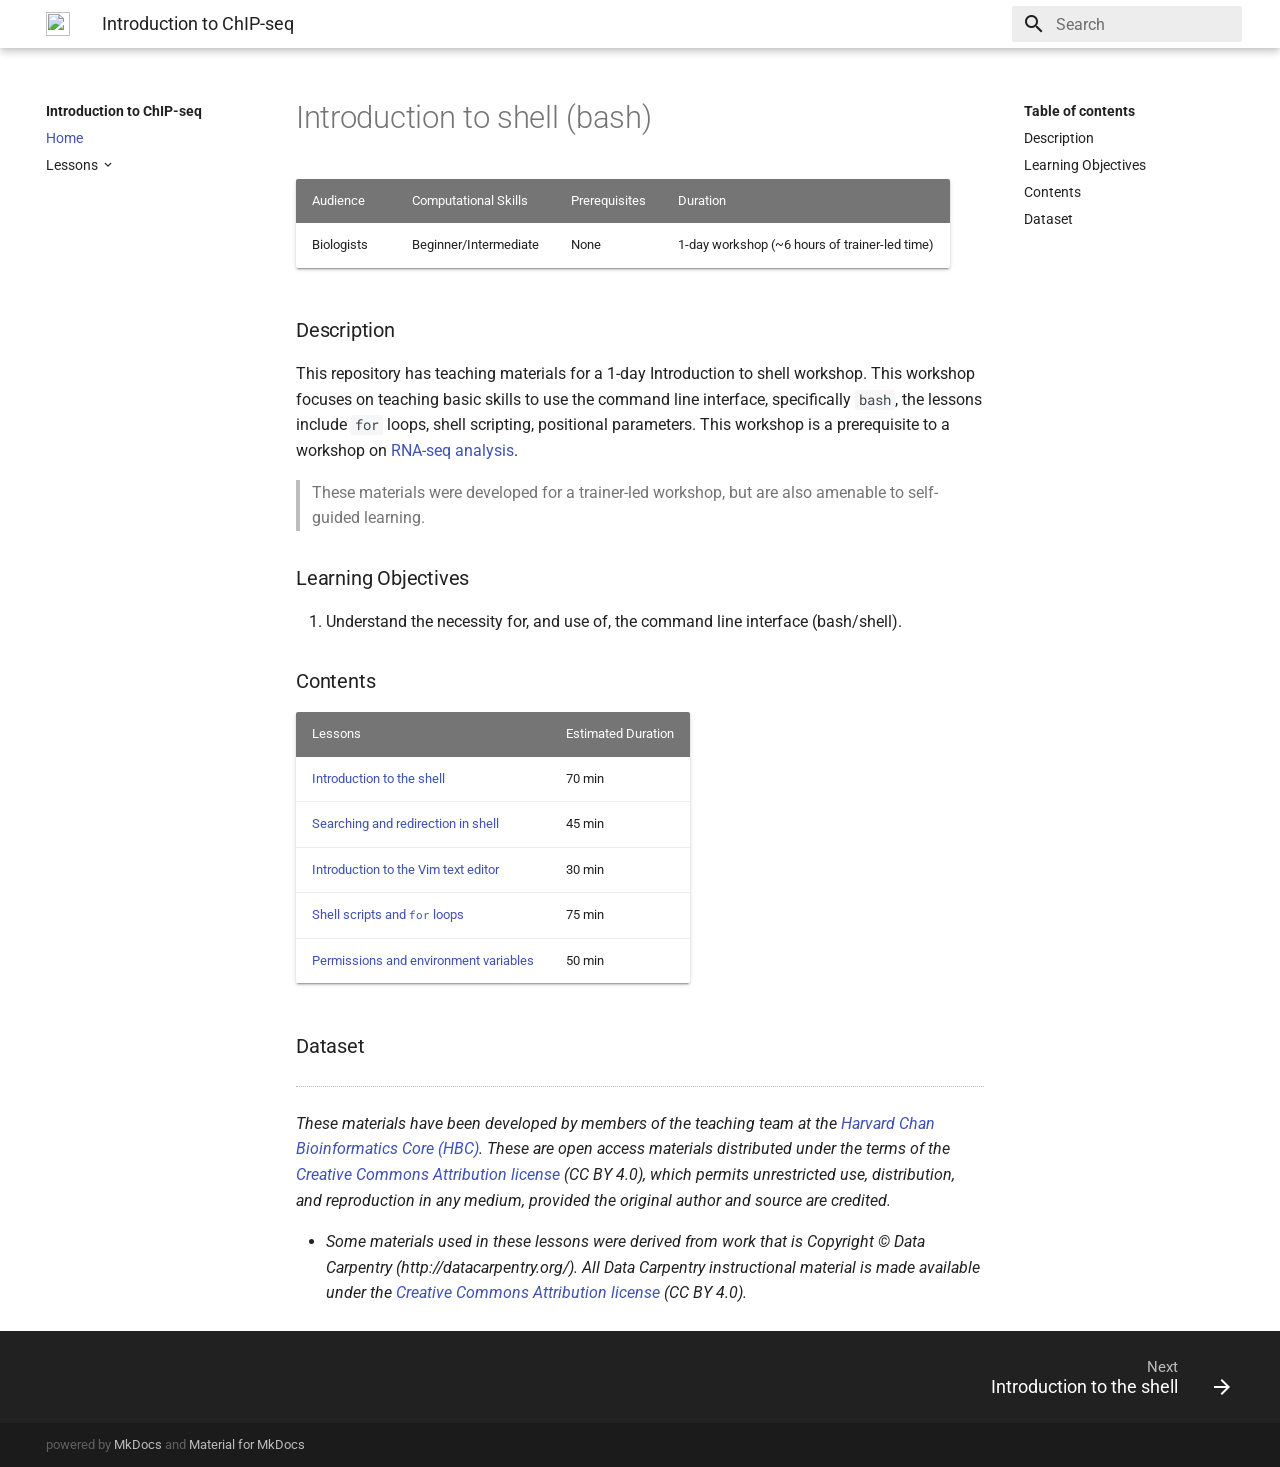
==== index.html @ 4e33686f "Deployed ab5f9e5 with MkDocs version: 0.17.4" ====
<!DOCTYPE html>
<html lang="en" class="no-js">
  <head>
    
      <meta charset="utf-8">
      <meta name="viewport" content="width=device-width,initial-scale=1">
      <meta http-equiv="x-ua-compatible" content="ie=edge">
      
      
      
      
        <meta name="lang:clipboard.copy" content="Copy to clipboard">
      
        <meta name="lang:clipboard.copied" content="Copied to clipboard">
      
        <meta name="lang:search.language" content="en">
      
        <meta name="lang:search.pipeline.stopwords" content="True">
      
        <meta name="lang:search.pipeline.trimmer" content="True">
      
        <meta name="lang:search.result.none" content="No matching documents">
      
        <meta name="lang:search.result.one" content="1 matching document">
      
        <meta name="lang:search.result.other" content="# matching documents">
      
        <meta name="lang:search.tokenizer" content="[\s\-]+">
      
      <link rel="shortcut icon" href="./assets/images/favicon.png">
      <meta name="generator" content="mkdocs-0.17.4, mkdocs-material-2.9.2">
    
    
      
        <title>Introduction to ChIP-seq</title>
      
    
    
      <link rel="stylesheet" href="./assets/stylesheets/application.ba0fd1a6.css">
      
        <link rel="stylesheet" href="./assets/stylesheets/application-palette.6079476c.css">
      
      
        
        
        <meta name="theme-color" content="">
      
    
    
      <script src="./assets/javascripts/modernizr.1aa3b519.js"></script>
    
    
      <link href="https://fonts.gstatic.com" rel="preconnect" crossorigin>
      
        <link rel="stylesheet" href="https://fonts.googleapis.com/css?family=Roboto:300,400,400i,700|Roboto+Mono">
        <style>body,input{font-family:"Roboto","Helvetica Neue",Helvetica,Arial,sans-serif}code,kbd,pre{font-family:"Roboto Mono","Courier New",Courier,monospace}</style>
      
    
    <link rel="stylesheet" href="./assets/fonts/material-icons.css">
    
      <link rel="stylesheet" href="./extra.css">
    
    
  </head>
  
    
    
    <body dir="ltr" data-md-color-primary="white" data-md-color-accent="light-green">
  
    <svg class="md-svg">
      <defs>
        
        
      </defs>
    </svg>
    <input class="md-toggle" data-md-toggle="drawer" type="checkbox" id="__drawer" autocomplete="off">
    <input class="md-toggle" data-md-toggle="search" type="checkbox" id="__search" autocomplete="off">
    <label class="md-overlay" data-md-component="overlay" for="__drawer"></label>
    
      <a href="#introduction-to-shell-bash" tabindex="1" class="md-skip">
        Skip to content
      </a>
    
    
      <header class="md-header" data-md-component="header">
  <nav class="md-header-nav md-grid">
    <div class="md-flex">
      <div class="md-flex__cell md-flex__cell--shrink">
        <a href="." title="Introduction to ChIP-seq" class="md-header-nav__button md-logo">
          
            <img src="./images/dna-sequence-1600x800.jpg" width="24" height="24">
          
        </a>
      </div>
      <div class="md-flex__cell md-flex__cell--shrink">
        <label class="md-icon md-icon--menu md-header-nav__button" for="__drawer"></label>
      </div>
      <div class="md-flex__cell md-flex__cell--stretch">
        <div class="md-flex__ellipsis md-header-nav__title" data-md-component="title">
          
            
              <span class="md-header-nav__topic">
                Introduction to ChIP-seq
              </span>
              <span class="md-header-nav__topic">
                Home
              </span>
            
          
        </div>
      </div>
      <div class="md-flex__cell md-flex__cell--shrink">
        
          
            <label class="md-icon md-icon--search md-header-nav__button" for="__search"></label>
            
<div class="md-search" data-md-component="search" role="dialog">
  <label class="md-search__overlay" for="__search"></label>
  <div class="md-search__inner" role="search">
    <form class="md-search__form" name="search">
      <input type="text" class="md-search__input" name="query" placeholder="Search" autocapitalize="off" autocorrect="off" autocomplete="off" spellcheck="false" data-md-component="query" data-md-state="active">
      <label class="md-icon md-search__icon" for="__search"></label>
      <button type="reset" class="md-icon md-search__icon" data-md-component="reset" tabindex="-1">
        &#xE5CD;
      </button>
    </form>
    <div class="md-search__output">
      <div class="md-search__scrollwrap" data-md-scrollfix>
        <div class="md-search-result" data-md-component="result">
          <div class="md-search-result__meta">
            Type to start searching
          </div>
          <ol class="md-search-result__list"></ol>
        </div>
      </div>
    </div>
  </div>
</div>
          
        
      </div>
      
    </div>
  </nav>
</header>
    
    <div class="md-container">
      
        
      
      
      <main class="md-main">
        <div class="md-main__inner md-grid" data-md-component="container">
          
            
              <div class="md-sidebar md-sidebar--primary" data-md-component="navigation">
                <div class="md-sidebar__scrollwrap">
                  <div class="md-sidebar__inner">
                    <nav class="md-nav md-nav--primary" data-md-level="0">
  <label class="md-nav__title md-nav__title--site" for="__drawer">
    <span class="md-nav__button md-logo">
      
        <img src="./images/dna-sequence-1600x800.jpg" width="48" height="48">
      
    </span>
    Introduction to ChIP-seq
  </label>
  
  <ul class="md-nav__list" data-md-scrollfix>
    
      
      
      

  


  <li class="md-nav__item md-nav__item--active">
    
    <input class="md-toggle md-nav__toggle" data-md-toggle="toc" type="checkbox" id="__toc">
    
      
    
    
      <label class="md-nav__link md-nav__link--active" for="__toc">
        Home
      </label>
    
    <a href="." title="Home" class="md-nav__link md-nav__link--active">
      Home
    </a>
    
      
<nav class="md-nav md-nav--secondary">
  
  
    
  
  
    <label class="md-nav__title" for="__toc">Table of contents</label>
    <ul class="md-nav__list" data-md-scrollfix>
      
        <li class="md-nav__item">
  <a href="#description" title="Description" class="md-nav__link">
    Description
  </a>
  
</li>
      
        <li class="md-nav__item">
  <a href="#learning-objectives" title="Learning Objectives" class="md-nav__link">
    Learning Objectives
  </a>
  
</li>
      
        <li class="md-nav__item">
  <a href="#contents" title="Contents" class="md-nav__link">
    Contents
  </a>
  
</li>
      
        <li class="md-nav__item">
  <a href="#dataset" title="Dataset" class="md-nav__link">
    Dataset
  </a>
  
</li>
      
      
      
      
      
    </ul>
  
</nav>
    
  </li>

    
      
      
      


  <li class="md-nav__item md-nav__item--nested">
    
      <input class="md-toggle md-nav__toggle" data-md-toggle="nav-2" type="checkbox" id="nav-2">
    
    <label class="md-nav__link" for="nav-2">
      Lessons
    </label>
    <nav class="md-nav" data-md-component="collapsible" data-md-level="1">
      <label class="md-nav__title" for="nav-2">
        Lessons
      </label>
      <ul class="md-nav__list" data-md-scrollfix>
        
        
          
          
          


  <li class="md-nav__item">
    <a href="01_the_filesystem/" title="Introduction to the shell" class="md-nav__link">
      Introduction to the shell
    </a>
  </li>

        
          
          
          


  <li class="md-nav__item">
    <a href="02_searching_files/" title="Searching and redirection in shell" class="md-nav__link">
      Searching and redirection in shell
    </a>
  </li>

        
          
          
          


  <li class="md-nav__item">
    <a href="03_vim/" title="Introduction to the `vim` text editor" class="md-nav__link">
      Introduction to the `vim` text editor
    </a>
  </li>

        
          
          
          


  <li class="md-nav__item">
    <a href="04_loops_and_scripts/" title="Shell scripts and `for` loops" class="md-nav__link">
      Shell scripts and `for` loops
    </a>
  </li>

        
          
          
          


  <li class="md-nav__item">
    <a href="05_permissions_and_environment_variables/" title="Permissions and environment variable" class="md-nav__link">
      Permissions and environment variable
    </a>
  </li>

        
      </ul>
    </nav>
  </li>

    
  </ul>
</nav>
                  </div>
                </div>
              </div>
            
            
              <div class="md-sidebar md-sidebar--secondary" data-md-component="toc">
                <div class="md-sidebar__scrollwrap">
                  <div class="md-sidebar__inner">
                    
<nav class="md-nav md-nav--secondary">
  
  
    
  
  
    <label class="md-nav__title" for="__toc">Table of contents</label>
    <ul class="md-nav__list" data-md-scrollfix>
      
        <li class="md-nav__item">
  <a href="#description" title="Description" class="md-nav__link">
    Description
  </a>
  
</li>
      
        <li class="md-nav__item">
  <a href="#learning-objectives" title="Learning Objectives" class="md-nav__link">
    Learning Objectives
  </a>
  
</li>
      
        <li class="md-nav__item">
  <a href="#contents" title="Contents" class="md-nav__link">
    Contents
  </a>
  
</li>
      
        <li class="md-nav__item">
  <a href="#dataset" title="Dataset" class="md-nav__link">
    Dataset
  </a>
  
</li>
      
      
      
      
      
    </ul>
  
</nav>
                  </div>
                </div>
              </div>
            
          
          <div class="md-content">
            <article class="md-content__inner md-typeset">
              
                
                
                <h1 id="introduction-to-shell-bash">Introduction to shell (bash)</h1>
<table>
<thead>
<tr>
<th align="left">Audience</th>
<th align="left">Computational Skills</th>
<th align="left">Prerequisites</th>
<th align="left">Duration</th>
</tr>
</thead>
<tbody>
<tr>
<td align="left">Biologists</td>
<td align="left">Beginner/Intermediate</td>
<td align="left">None</td>
<td align="left">1-day workshop (~6 hours of trainer-led time)</td>
</tr>
</tbody>
</table>
<h3 id="description">Description</h3>
<p>This repository has teaching materials for a 1-day Introduction to shell workshop. This workshop focuses on teaching basic skills to use the command line interface, specifically <code>bash</code>, the lessons include <code>for</code> loops, shell scripting, positional parameters. This workshop is a prerequisite to a workshop on <a href="https://hbctraining.github.io/Intro-to-rnaseq-hpc-O2/">RNA-seq analysis</a>.</p>
<blockquote>
<p>These materials were developed for a trainer-led workshop, but are also amenable to self-guided learning.</p>
</blockquote>
<h3 id="learning-objectives">Learning Objectives</h3>
<ol>
<li>Understand the necessity for, and use of, the command line interface (bash/shell).</li>
</ol>
<h3 id="contents">Contents</h3>
<table>
<thead>
<tr>
<th align="left">Lessons</th>
<th align="left">Estimated Duration</th>
</tr>
</thead>
<tbody>
<tr>
<td align="left"><a href="01_the_filesystem/">Introduction to the shell</a></td>
<td align="left">70 min</td>
</tr>
<tr>
<td align="left"><a href="02_searching_files/">Searching and redirection in shell</a></td>
<td align="left">45 min</td>
</tr>
<tr>
<td align="left"><a href="03_vim/">Introduction to the Vim text editor</a></td>
<td align="left">30 min</td>
</tr>
<tr>
<td align="left"><a href="04_loops_and_scripts/">Shell scripts and <code>for</code> loops</a></td>
<td align="left">75 min</td>
</tr>
<tr>
<td align="left"><a href="05_permissions_and_environment_variables/">Permissions and environment variables</a></td>
<td align="left">50 min</td>
</tr>
</tbody>
</table>
<h3 id="dataset">Dataset</h3>
<hr />
<p><em>These materials have been developed by members of the teaching team at the <a href="http://bioinformatics.sph.harvard.edu/">Harvard Chan Bioinformatics Core (HBC)</a>. These are open access materials distributed under the terms of the <a href="https://creativecommons.org/licenses/by/4.0/">Creative Commons Attribution license</a> (CC BY 4.0), which permits unrestricted use, distribution, and reproduction in any medium, provided the original author and source are credited.</em></p>
<ul>
<li><em>Some materials used in these lessons were derived from work that is Copyright © Data Carpentry (http://datacarpentry.org/). 
All Data Carpentry instructional material is made available under the <a href="https://creativecommons.org/licenses/by/4.0/">Creative Commons Attribution license</a> (CC BY 4.0).</em></li>
</ul>
                
                  
                
              
              
                


              
            </article>
          </div>
        </div>
      </main>
      
        
<footer class="md-footer">
  
    <div class="md-footer-nav">
      <nav class="md-footer-nav__inner md-grid">
        
        
          <a href="01_the_filesystem/" title="Introduction to the shell" class="md-flex md-footer-nav__link md-footer-nav__link--next" rel="next">
            <div class="md-flex__cell md-flex__cell--stretch md-footer-nav__title">
              <span class="md-flex__ellipsis">
                <span class="md-footer-nav__direction">
                  Next
                </span>
                Introduction to the shell
              </span>
            </div>
            <div class="md-flex__cell md-flex__cell--shrink">
              <i class="md-icon md-icon--arrow-forward md-footer-nav__button"></i>
            </div>
          </a>
        
      </nav>
    </div>
  
  <div class="md-footer-meta md-typeset">
    <div class="md-footer-meta__inner md-grid">
      <div class="md-footer-copyright">
        
        powered by
        <a href="https://www.mkdocs.org">MkDocs</a>
        and
        <a href="https://squidfunk.github.io/mkdocs-material/">
          Material for MkDocs</a>
      </div>
      
        
      
    </div>
  </div>
</footer>
      
    </div>
    
      <script src="./assets/javascripts/application.a59e2a89.js"></script>
      
      <script>app.initialize({version:"0.17.4",url:{base:"."}})</script>
      
    
    
      
    
  </body>
</html>
---- assets/stylesheets/application.ba0fd1a6.css ----
html{box-sizing:border-box}*,:after,:before{box-sizing:inherit}html{-webkit-text-size-adjust:none;-moz-text-size-adjust:none;-ms-text-size-adjust:none;text-size-adjust:none}body{margin:0}hr{overflow:visible;box-sizing:content-box}a{-webkit-text-decoration-skip:objects}a,button,input,label{-webkit-tap-highlight-color:transparent}a{color:inherit;text-decoration:none}small,sub,sup{font-size:80%}sub,sup{position:relative;line-height:0;vertical-align:baseline}sub{bottom:-.25em}sup{top:-.5em}img{border-style:none}table{border-collapse:separate;border-spacing:0}td,th{font-weight:400;vertical-align:top}button{margin:0;padding:0;border:0;outline-style:none;background:transparent;font-size:inherit}input{border:0;outline:0}.md-clipboard:before,.md-icon,.md-nav__button,.md-nav__link:after,.md-nav__title:before,.md-search-result__article--document:before,.md-source-file:before,.md-typeset .admonition>.admonition-title:before,.md-typeset .admonition>summary:before,.md-typeset .critic.comment:before,.md-typeset .footnote-backref,.md-typeset .task-list-control .task-list-indicator:before,.md-typeset details>.admonition-title:before,.md-typeset details>summary:before,.md-typeset summary:after{font-family:Material Icons;font-style:normal;font-variant:normal;font-weight:400;line-height:1;text-transform:none;white-space:nowrap;speak:none;word-wrap:normal;direction:ltr}.md-content__icon,.md-footer-nav__button,.md-header-nav__button,.md-nav__button,.md-nav__title:before,.md-search-result__article--document:before{display:inline-block;margin:.4rem;padding:.8rem;font-size:2.4rem;cursor:pointer}.md-icon--arrow-back:before{content:"\E5C4"}.md-icon--arrow-forward:before{content:"\E5C8"}.md-icon--menu:before{content:"\E5D2"}.md-icon--search:before{content:"\E8B6"}[dir=rtl] .md-icon--arrow-back:before{content:"\E5C8"}[dir=rtl] .md-icon--arrow-forward:before{content:"\E5C4"}body{-webkit-font-smoothing:antialiased;-moz-osx-font-smoothing:grayscale}body,input{color:rgba(0,0,0,.87);-webkit-font-feature-settings:"kern","liga";font-feature-settings:"kern","liga";font-family:Helvetica Neue,Helvetica,Arial,sans-serif}code,kbd,pre{color:rgba(0,0,0,.87);-webkit-font-feature-settings:"kern";font-feature-settings:"kern";font-family:Courier New,Courier,monospace}.md-typeset{font-size:1.6rem;line-height:1.6;-webkit-print-color-adjust:exact}.md-typeset blockquote,.md-typeset ol,.md-typeset p,.md-typeset ul{margin:1em 0}.md-typeset h1{margin:0 0 4rem;color:rgba(0,0,0,.54);font-size:3.125rem;line-height:1.3}.md-typeset h1,.md-typeset h2{font-weight:300;letter-spacing:-.01em}.md-typeset h2{margin:4rem 0 1.6rem;font-size:2.5rem;line-height:1.4}.md-typeset h3{margin:3.2rem 0 1.6rem;font-size:2rem;font-weight:400;letter-spacing:-.01em;line-height:1.5}.md-typeset h2+h3{margin-top:1.6rem}.md-typeset h4{font-size:1.6rem}.md-typeset h4,.md-typeset h5,.md-typeset h6{margin:1.6rem 0;font-weight:700;letter-spacing:-.01em}.md-typeset h5,.md-typeset h6{color:rgba(0,0,0,.54);font-size:1.28rem}.md-typeset h5{text-transform:uppercase}.md-typeset hr{margin:1.5em 0;border-bottom:.1rem dotted rgba(0,0,0,.26)}.md-typeset a{color:#3f51b5;word-break:break-word}.md-typeset a,.md-typeset a:before{transition:color .125s}.md-typeset a:active,.md-typeset a:hover{color:#536dfe}.md-typeset code,.md-typeset pre{background-color:hsla(0,0%,93%,.5);color:#37474f;font-size:85%;direction:ltr}.md-typeset code{margin:0 .29412em;padding:.07353em 0;border-radius:.2rem;box-shadow:.29412em 0 0 hsla(0,0%,93%,.5),-.29412em 0 0 hsla(0,0%,93%,.5);word-break:break-word;-webkit-box-decoration-break:clone;box-decoration-break:clone}.md-typeset h1 code,.md-typeset h2 code,.md-typeset h3 code,.md-typeset h4 code,.md-typeset h5 code,.md-typeset h6 code{margin:0;background-color:transparent;box-shadow:none}.md-typeset a>code{margin:inherit;padding:inherit;border-radius:none;background-color:inherit;color:inherit;box-shadow:none}.md-typeset pre{position:relative;margin:1em 0;border-radius:.2rem;line-height:1.4;-webkit-overflow-scrolling:touch}.md-typeset pre>code{display:block;margin:0;padding:1.05rem 1.2rem;background-color:transparent;font-size:inherit;box-shadow:none;-webkit-box-decoration-break:none;box-decoration-break:none;overflow:auto}.md-typeset pre>code::-webkit-scrollbar{width:.4rem;height:.4rem}.md-typeset pre>code::-webkit-scrollbar-thumb{background-color:rgba(0,0,0,.26)}.md-typeset pre>code::-webkit-scrollbar-thumb:hover{background-color:#536dfe}.md-typeset kbd{padding:0 .29412em;border:.1rem solid #c9c9c9;border-radius:.3rem;border-bottom-color:#bcbcbc;background-color:#fcfcfc;color:#555;font-size:85%;box-shadow:0 .1rem 0 #b0b0b0;word-break:break-word}.md-typeset mark{margin:0 .25em;padding:.0625em 0;border-radius:.2rem;background-color:rgba(255,235,59,.5);box-shadow:.25em 0 0 rgba(255,235,59,.5),-.25em 0 0 rgba(255,235,59,.5);word-break:break-word;-webkit-box-decoration-break:clone;box-decoration-break:clone}.md-typeset abbr{border-bottom:.1rem dotted rgba(0,0,0,.54);text-decoration:none;cursor:help}.md-typeset small{opacity:.75}.md-typeset sub,.md-typeset sup{margin-left:.07812em}[dir=rtl] .md-typeset sub,[dir=rtl] .md-typeset sup{margin-right:.07812em;margin-left:0}.md-typeset blockquote{padding-left:1.2rem;border-left:.4rem solid rgba(0,0,0,.26);color:rgba(0,0,0,.54)}[dir=rtl] .md-typeset blockquote{padding-right:1.2rem;padding-left:0;border-right:.4rem solid rgba(0,0,0,.26);border-left:initial}.md-typeset ul{list-style-type:disc}.md-typeset ol,.md-typeset ul{margin-left:.625em;padding:0}[dir=rtl] .md-typeset ol,[dir=rtl] .md-typeset ul{margin-right:.625em;margin-left:0}.md-typeset ol ol,.md-typeset ul ol{list-style-type:lower-alpha}.md-typeset ol ol ol,.md-typeset ul ol ol{list-style-type:lower-roman}.md-typeset ol li,.md-typeset ul li{margin-bottom:.5em;margin-left:1.25em}[dir=rtl] .md-typeset ol li,[dir=rtl] .md-typeset ul li{margin-right:1.25em;margin-left:0}.md-typeset ol li blockquote,.md-typeset ol li p,.md-typeset ul li blockquote,.md-typeset ul li p{margin:.5em 0}.md-typeset ol li:last-child,.md-typeset ul li:last-child{margin-bottom:0}.md-typeset ol li ol,.md-typeset ol li ul,.md-typeset ul li ol,.md-typeset ul li ul{margin:.5em 0 .5em .625em}[dir=rtl] .md-typeset ol li ol,[dir=rtl] .md-typeset ol li ul,[dir=rtl] .md-typeset ul li ol,[dir=rtl] .md-typeset ul li ul{margin-right:.625em;margin-left:0}.md-typeset dd{margin:1em 0 1em 1.875em}[dir=rtl] .md-typeset dd{margin-right:1.875em;margin-left:0}.md-typeset iframe,.md-typeset img,.md-typeset svg{max-width:100%}.md-typeset table:not([class]){box-shadow:0 2px 2px 0 rgba(0,0,0,.14),0 1px 5px 0 rgba(0,0,0,.12),0 3px 1px -2px rgba(0,0,0,.2);display:inline-block;max-width:100%;border-radius:.2rem;font-size:1.28rem;overflow:auto;-webkit-overflow-scrolling:touch}.md-typeset table:not([class])+*{margin-top:1.5em}.md-typeset table:not([class]) td:not([align]),.md-typeset table:not([class]) th:not([align]){text-align:left}[dir=rtl] .md-typeset table:not([class]) td:not([align]),[dir=rtl] .md-typeset table:not([class]) th:not([align]){text-align:right}.md-typeset table:not([class]) th{min-width:10rem;padding:1.2rem 1.6rem;background-color:rgba(0,0,0,.54);color:#fff;vertical-align:top}.md-typeset table:not([class]) td{padding:1.2rem 1.6rem;border-top:.1rem solid rgba(0,0,0,.07);vertical-align:top}.md-typeset table:not([class]) tr:first-child td{border-top:0}.md-typeset table:not([class]) a{word-break:normal}.md-typeset__scrollwrap{margin:1em -1.6rem;overflow-x:auto;-webkit-overflow-scrolling:touch}.md-typeset .md-typeset__table{display:inline-block;margin-bottom:.5em;padding:0 1.6rem}.md-typeset .md-typeset__table table{display:table;width:100%;margin:0;overflow:hidden}html{font-size:62.5%;overflow-x:hidden}body,html{height:100%}body{position:relative}hr{display:block;height:.1rem;padding:0;border:0}.md-svg{display:none}.md-grid{max-width:122rem;margin-right:auto;margin-left:auto}.md-container,.md-main{overflow:auto}.md-container{display:table;width:100%;height:100%;padding-top:4.8rem;table-layout:fixed}.md-main{display:table-row;height:100%}.md-main__inner{height:100%;padding-top:3rem;padding-bottom:.1rem}.md-toggle{display:none}.md-overlay{position:fixed;top:0;width:0;height:0;transition:width 0s .25s,height 0s .25s,opacity .25s;background-color:rgba(0,0,0,.54);opacity:0;z-index:3}.md-flex{display:table}.md-flex__cell{display:table-cell;position:relative;vertical-align:top}.md-flex__cell--shrink{width:0}.md-flex__cell--stretch{display:table;width:100%;table-layout:fixed}.md-flex__ellipsis{display:table-cell;text-overflow:ellipsis;white-space:nowrap;overflow:hidden}.md-skip{position:fixed;width:.1rem;height:.1rem;margin:1rem;padding:.6rem 1rem;clip:rect(.1rem);-webkit-transform:translateY(.8rem);transform:translateY(.8rem);border-radius:.2rem;background-color:rgba(0,0,0,.87);color:#fff;font-size:1.28rem;opacity:0;overflow:hidden}.md-skip:focus{width:auto;height:auto;clip:auto;-webkit-transform:translateX(0);transform:translateX(0);transition:opacity .175s 75ms,-webkit-transform .25s cubic-bezier(.4,0,.2,1);transition:transform .25s cubic-bezier(.4,0,.2,1),opacity .175s 75ms;transition:transform .25s cubic-bezier(.4,0,.2,1),opacity .175s 75ms,-webkit-transform .25s cubic-bezier(.4,0,.2,1);opacity:1;z-index:10}@page{margin:25mm}.md-clipboard{position:absolute;top:.6rem;right:.6rem;width:2.8rem;height:2.8rem;border-radius:.2rem;font-size:1.6rem;cursor:pointer;z-index:1;-webkit-backface-visibility:hidden;backface-visibility:hidden}.md-clipboard:before{transition:color .25s,opacity .25s;color:rgba(0,0,0,.07);content:"\E14D"}.codehilite:hover .md-clipboard:before,.md-typeset .highlight:hover .md-clipboard:before,pre:hover .md-clipboard:before{color:rgba(0,0,0,.54)}.md-clipboard:focus:before,.md-clipboard:hover:before{color:#536dfe}.md-clipboard__message{display:block;position:absolute;top:0;right:3.4rem;padding:.6rem 1rem;-webkit-transform:translateX(.8rem);transform:translateX(.8rem);transition:opacity .175s,-webkit-transform .25s cubic-bezier(.9,.1,.9,0);transition:transform .25s cubic-bezier(.9,.1,.9,0),opacity .175s;transition:transform .25s cubic-bezier(.9,.1,.9,0),opacity .175s,-webkit-transform .25s cubic-bezier(.9,.1,.9,0);border-radius:.2rem;background-color:rgba(0,0,0,.54);color:#fff;font-size:1.28rem;white-space:nowrap;opacity:0;pointer-events:none}.md-clipboard__message--active{-webkit-transform:translateX(0);transform:translateX(0);transition:opacity .175s 75ms,-webkit-transform .25s cubic-bezier(.4,0,.2,1);transition:transform .25s cubic-bezier(.4,0,.2,1),opacity .175s 75ms;transition:transform .25s cubic-bezier(.4,0,.2,1),opacity .175s 75ms,-webkit-transform .25s cubic-bezier(.4,0,.2,1);opacity:1;pointer-events:auto}.md-clipboard__message:before{content:attr(aria-label)}.md-clipboard__message:after{display:block;position:absolute;top:50%;right:-.4rem;width:0;margin-top:-.4rem;border-width:.4rem 0 .4rem .4rem;border-style:solid;border-color:transparent rgba(0,0,0,.54);content:""}.md-content__inner{margin:0 1.6rem 2.4rem;padding-top:1.2rem}.md-content__inner:before{display:block;height:.8rem;content:""}.md-content__inner>:last-child{margin-bottom:0}.md-content__icon{position:relative;margin:.8rem 0;padding:0;float:right}.md-typeset .md-content__icon{color:rgba(0,0,0,.26)}.md-header{position:fixed;top:0;right:0;left:0;height:4.8rem;transition:background-color .25s,color .25s;background-color:#3f51b5;color:#fff;box-shadow:none;z-index:2;-webkit-backface-visibility:hidden;backface-visibility:hidden}.no-js .md-header{transition:none;box-shadow:none}.md-header[data-md-state=shadow]{transition:background-color .25s,color .25s,box-shadow .25s;box-shadow:0 0 .4rem rgba(0,0,0,.1),0 .4rem .8rem rgba(0,0,0,.2)}.md-header-nav{padding:0 .4rem}.md-header-nav__button{position:relative;transition:opacity .25s;z-index:1}.md-header-nav__button:hover{opacity:.7}.md-header-nav__button.md-logo *{display:block}.no-js .md-header-nav__button.md-icon--search{display:none}.md-header-nav__topic{display:block;position:absolute;transition:opacity .15s,-webkit-transform .4s cubic-bezier(.1,.7,.1,1);transition:transform .4s cubic-bezier(.1,.7,.1,1),opacity .15s;transition:transform .4s cubic-bezier(.1,.7,.1,1),opacity .15s,-webkit-transform .4s cubic-bezier(.1,.7,.1,1);text-overflow:ellipsis;white-space:nowrap;overflow:hidden}.md-header-nav__topic+.md-header-nav__topic{-webkit-transform:translateX(2.5rem);transform:translateX(2.5rem);transition:opacity .15s,-webkit-transform .4s cubic-bezier(1,.7,.1,.1);transition:transform .4s cubic-bezier(1,.7,.1,.1),opacity .15s;transition:transform .4s cubic-bezier(1,.7,.1,.1),opacity .15s,-webkit-transform .4s cubic-bezier(1,.7,.1,.1);opacity:0;z-index:-1;pointer-events:none}[dir=rtl] .md-header-nav__topic+.md-header-nav__topic{-webkit-transform:translateX(-2.5rem);transform:translateX(-2.5rem)}.no-js .md-header-nav__topic{position:static}.no-js .md-header-nav__topic+.md-header-nav__topic{display:none}.md-header-nav__title{padding:0 2rem;font-size:1.8rem;line-height:4.8rem}.md-header-nav__title[data-md-state=active] .md-header-nav__topic{-webkit-transform:translateX(-2.5rem);transform:translateX(-2.5rem);transition:opacity .15s,-webkit-transform .4s cubic-bezier(1,.7,.1,.1);transition:transform .4s cubic-bezier(1,.7,.1,.1),opacity .15s;transition:transform .4s cubic-bezier(1,.7,.1,.1),opacity .15s,-webkit-transform .4s cubic-bezier(1,.7,.1,.1);opacity:0;z-index:-1;pointer-events:none}[dir=rtl] .md-header-nav__title[data-md-state=active] .md-header-nav__topic{-webkit-transform:translateX(2.5rem);transform:translateX(2.5rem)}.md-header-nav__title[data-md-state=active] .md-header-nav__topic+.md-header-nav__topic{-webkit-transform:translateX(0);transform:translateX(0);transition:opacity .15s,-webkit-transform .4s cubic-bezier(.1,.7,.1,1);transition:transform .4s cubic-bezier(.1,.7,.1,1),opacity .15s;transition:transform .4s cubic-bezier(.1,.7,.1,1),opacity .15s,-webkit-transform .4s cubic-bezier(.1,.7,.1,1);opacity:1;z-index:0;pointer-events:auto}.md-header-nav__source{display:none}.md-hero{transition:background .25s;background-color:#3f51b5;color:#fff;font-size:2rem;overflow:hidden}.md-hero__inner{margin-top:2rem;padding:1.6rem 1.6rem .8rem;transition:opacity .25s,-webkit-transform .4s cubic-bezier(.1,.7,.1,1);transition:transform .4s cubic-bezier(.1,.7,.1,1),opacity .25s;transition:transform .4s cubic-bezier(.1,.7,.1,1),opacity .25s,-webkit-transform .4s cubic-bezier(.1,.7,.1,1);transition-delay:.1s}[data-md-state=hidden] .md-hero__inner{pointer-events:none;-webkit-transform:translateY(1.25rem);transform:translateY(1.25rem);transition:opacity .1s 0s,-webkit-transform 0s .4s;transition:transform 0s .4s,opacity .1s 0s;transition:transform 0s .4s,opacity .1s 0s,-webkit-transform 0s .4s;opacity:0}.md-hero--expand .md-hero__inner{margin-bottom:2.4rem}.md-footer-nav{background-color:rgba(0,0,0,.87);color:#fff}.md-footer-nav__inner{padding:.4rem;overflow:auto}.md-footer-nav__link{padding-top:2.8rem;padding-bottom:.8rem;transition:opacity .25s}.md-footer-nav__link:hover{opacity:.7}.md-footer-nav__link--prev{width:25%;float:left}[dir=rtl] .md-footer-nav__link--prev{float:right}.md-footer-nav__link--next{width:75%;float:right;text-align:right}[dir=rtl] .md-footer-nav__link--next{float:left;text-align:left}.md-footer-nav__button{transition:background .25s}.md-footer-nav__title{position:relative;padding:0 2rem;font-size:1.8rem;line-height:4.8rem}.md-footer-nav__direction{position:absolute;right:0;left:0;margin-top:-2rem;padding:0 2rem;color:hsla(0,0%,100%,.7);font-size:1.5rem}.md-footer-meta{background-color:rgba(0,0,0,.895)}.md-footer-meta__inner{padding:.4rem;overflow:auto}html .md-footer-meta.md-typeset a{color:hsla(0,0%,100%,.7)}html .md-footer-meta.md-typeset a:focus,html .md-footer-meta.md-typeset a:hover{color:#fff}.md-footer-copyright{margin:0 1.2rem;padding:.8rem 0;color:hsla(0,0%,100%,.3);font-size:1.28rem}.md-footer-copyright__highlight{color:hsla(0,0%,100%,.7)}.md-footer-social{margin:0 .8rem;padding:.4rem 0 1.2rem}.md-footer-social__link{display:inline-block;width:3.2rem;height:3.2rem;font-size:1.6rem;text-align:center}.md-footer-social__link:before{line-height:1.9}.md-nav{font-size:1.4rem;line-height:1.3}.md-nav__title{display:block;padding:0 1.2rem;font-weight:700;text-overflow:ellipsis;overflow:hidden}.md-nav__title:before{display:none;content:"\E5C4"}[dir=rtl] .md-nav__title:before{content:"\E5C8"}.md-nav__title .md-nav__button{display:none}.md-nav__list{margin:0;padding:0;list-style:none}.md-nav__item{padding:0 1.2rem}.md-nav__item:last-child{padding-bottom:1.2rem}.md-nav__item .md-nav__item{padding-right:0}[dir=rtl] .md-nav__item .md-nav__item{padding-right:1.2rem;padding-left:0}.md-nav__item .md-nav__item:last-child{padding-bottom:0}.md-nav__button img{width:100%;height:auto}.md-nav__link{display:block;margin-top:.625em;transition:color .125s;text-overflow:ellipsis;cursor:pointer;overflow:hidden}.md-nav__item--nested>.md-nav__link:after{content:"\E313"}html .md-nav__link[for=__toc],html .md-nav__link[for=__toc]+.md-nav__link:after,html .md-nav__link[for=__toc]~.md-nav{display:none}.md-nav__link[data-md-state=blur]{color:rgba(0,0,0,.54)}.md-nav__link--active,.md-nav__link:active{color:#3f51b5}.md-nav__item--nested>.md-nav__link{color:inherit}.md-nav__link:focus,.md-nav__link:hover{color:#536dfe}.md-nav__source,.no-js .md-search{display:none}.md-search__overlay{opacity:0;z-index:1}.md-search__form{position:relative}.md-search__input{position:relative;padding:0 4.4rem 0 7.2rem;text-overflow:ellipsis;z-index:2}[dir=rtl] .md-search__input{padding:0 7.2rem 0 4.4rem}.md-search__input::-webkit-input-placeholder{transition:color .25s cubic-bezier(.1,.7,.1,1)}.md-search__input:-ms-input-placeholder,.md-search__input::-ms-input-placeholder{transition:color .25s cubic-bezier(.1,.7,.1,1)}.md-search__input::placeholder{transition:color .25s cubic-bezier(.1,.7,.1,1)}.md-search__input::-webkit-input-placeholder,.md-search__input~.md-search__icon{color:rgba(0,0,0,.54)}.md-search__input:-ms-input-placeholder,.md-search__input::-ms-input-placeholder,.md-search__input~.md-search__icon{color:rgba(0,0,0,.54)}.md-search__input::placeholder,.md-search__input~.md-search__icon{color:rgba(0,0,0,.54)}.md-search__input::-ms-clear{display:none}.md-search__icon{position:absolute;transition:color .25s cubic-bezier(.1,.7,.1,1),opacity .25s;font-size:2.4rem;cursor:pointer;z-index:2}.md-search__icon:hover{opacity:.7}.md-search__icon[for=__search]{top:.6rem;left:1rem}[dir=rtl] .md-search__icon[for=__search]{right:1rem;left:auto}.md-search__icon[for=__search]:before{content:"\E8B6"}.md-search__icon[type=reset]{top:.6rem;right:1rem;-webkit-transform:scale(.125);transform:scale(.125);transition:opacity .15s,-webkit-transform .15s cubic-bezier(.1,.7,.1,1);transition:transform .15s cubic-bezier(.1,.7,.1,1),opacity .15s;transition:transform .15s cubic-bezier(.1,.7,.1,1),opacity .15s,-webkit-transform .15s cubic-bezier(.1,.7,.1,1);opacity:0}[dir=rtl] .md-search__icon[type=reset]{right:auto;left:1rem}[data-md-toggle=search]:checked~.md-header .md-search__input:valid~.md-search__icon[type=reset]{-webkit-transform:scale(1);transform:scale(1);opacity:1}[data-md-toggle=search]:checked~.md-header .md-search__input:valid~.md-search__icon[type=reset]:hover{opacity:.7}.md-search__output{position:absolute;width:100%;border-radius:0 0 .2rem .2rem;overflow:hidden;z-index:1}.md-search__scrollwrap{height:100%;background-color:#fff;box-shadow:inset 0 .1rem 0 rgba(0,0,0,.07);overflow-y:auto;-webkit-overflow-scrolling:touch}.md-search-result{color:rgba(0,0,0,.87);word-break:break-word}.md-search-result__meta{padding:0 1.6rem;background-color:rgba(0,0,0,.07);color:rgba(0,0,0,.54);font-size:1.28rem;line-height:3.6rem}.md-search-result__list{margin:0;padding:0;border-top:.1rem solid rgba(0,0,0,.07);list-style:none}.md-search-result__item{box-shadow:0 -.1rem 0 rgba(0,0,0,.07)}.md-search-result__link{display:block;transition:background .25s;outline:0;overflow:hidden}.md-search-result__link:hover,.md-search-result__link[data-md-state=active]{background-color:rgba(83,109,254,.1)}.md-search-result__link:hover .md-search-result__article:before,.md-search-result__link[data-md-state=active] .md-search-result__article:before{opacity:.7}.md-search-result__link:last-child .md-search-result__teaser{margin-bottom:1.2rem}.md-search-result__article{position:relative;padding:0 1.6rem;overflow:auto}.md-search-result__article--document:before{position:absolute;left:0;margin:.2rem;transition:opacity .25s;color:rgba(0,0,0,.54);content:"\E880"}[dir=rtl] .md-search-result__article--document:before{right:0;left:auto}.md-search-result__article--document .md-search-result__title{margin:1.1rem 0;font-size:1.6rem;font-weight:400;line-height:1.4}.md-search-result__title{margin:.5em 0;font-size:1.28rem;font-weight:700;line-height:1.4}.md-search-result__teaser{display:-webkit-box;max-height:3.3rem;margin:.5em 0;color:rgba(0,0,0,.54);font-size:1.28rem;line-height:1.4;text-overflow:ellipsis;overflow:hidden;-webkit-line-clamp:2}.md-search-result em{font-style:normal;font-weight:700;text-decoration:underline}.md-sidebar{position:absolute;width:24.2rem;padding:2.4rem 0;overflow:hidden}.md-sidebar[data-md-state=lock]{position:fixed;top:4.8rem}.md-sidebar--secondary{display:none}.md-sidebar__scrollwrap{max-height:100%;margin:0 .4rem;overflow-y:auto;-webkit-backface-visibility:hidden;backface-visibility:hidden}.md-sidebar__scrollwrap::-webkit-scrollbar{width:.4rem;height:.4rem}.md-sidebar__scrollwrap::-webkit-scrollbar-thumb{background-color:rgba(0,0,0,.26)}.md-sidebar__scrollwrap::-webkit-scrollbar-thumb:hover{background-color:#536dfe}@-webkit-keyframes md-source__facts--done{0%{height:0}to{height:1.3rem}}@keyframes md-source__facts--done{0%{height:0}to{height:1.3rem}}@-webkit-keyframes md-source__fact--done{0%{-webkit-transform:translateY(100%);transform:translateY(100%);opacity:0}50%{opacity:0}to{-webkit-transform:translateY(0);transform:translateY(0);opacity:1}}@keyframes md-source__fact--done{0%{-webkit-transform:translateY(100%);transform:translateY(100%);opacity:0}50%{opacity:0}to{-webkit-transform:translateY(0);transform:translateY(0);opacity:1}}.md-source{display:block;padding-right:1.2rem;transition:opacity .25s;font-size:1.3rem;line-height:1.2;white-space:nowrap}[dir=rtl] .md-source{padding-right:0;padding-left:1.2rem}.md-source:hover{opacity:.7}.md-source:after,.md-source__icon{display:inline-block;height:4.8rem;content:"";vertical-align:middle}.md-source__icon{width:4.8rem}.md-source__icon svg{width:2.4rem;height:2.4rem;margin-top:1.2rem;margin-left:1.2rem}[dir=rtl] .md-source__icon svg{margin-right:1.2rem;margin-left:0}.md-source__icon+.md-source__repository{margin-left:-4.4rem;padding-left:4rem}[dir=rtl] .md-source__icon+.md-source__repository{margin-right:-4.4rem;margin-left:0;padding-right:4rem;padding-left:0}.md-source__repository{display:inline-block;max-width:100%;margin-left:1.2rem;font-weight:700;text-overflow:ellipsis;overflow:hidden;vertical-align:middle}.md-source__facts{margin:0;padding:0;font-size:1.1rem;font-weight:700;list-style-type:none;opacity:.75;overflow:hidden}[data-md-state=done] .md-source__facts{-webkit-animation:md-source__facts--done .25s ease-in;animation:md-source__facts--done .25s ease-in}.md-source__fact{float:left}[dir=rtl] .md-source__fact{float:right}[data-md-state=done] .md-source__fact{-webkit-animation:md-source__fact--done .4s ease-out;animation:md-source__fact--done .4s ease-out}.md-source__fact:before{margin:0 .2rem;content:"\B7"}.md-source__fact:first-child:before{display:none}.md-source-file{display:inline-block;margin:1em .5em 1em 0;padding-right:.5rem;border-radius:.2rem;background-color:rgba(0,0,0,.07);font-size:1.28rem;list-style-type:none;cursor:pointer;overflow:hidden}.md-source-file:before{display:inline-block;margin-right:.5rem;padding:.5rem;background-color:rgba(0,0,0,.26);color:#fff;font-size:1.6rem;content:"\E86F";vertical-align:middle}html .md-source-file{transition:background .4s,color .4s,box-shadow .4s cubic-bezier(.4,0,.2,1)}html .md-source-file:before{transition:inherit}html body .md-typeset .md-source-file{color:rgba(0,0,0,.54)}.md-source-file:hover{box-shadow:0 0 8px rgba(0,0,0,.18),0 8px 16px rgba(0,0,0,.36)}.md-source-file:hover:before{background-color:#536dfe}.md-tabs{width:100%;transition:background .25s;background-color:#3f51b5;color:#fff;overflow:auto}.md-tabs__list{margin:0;margin-left:.4rem;padding:0;list-style:none;white-space:nowrap}.md-tabs__item{display:inline-block;height:4.8rem;padding-right:1.2rem;padding-left:1.2rem}.md-tabs__link{display:block;margin-top:1.6rem;transition:opacity .25s,-webkit-transform .4s cubic-bezier(.1,.7,.1,1);transition:transform .4s cubic-bezier(.1,.7,.1,1),opacity .25s;transition:transform .4s cubic-bezier(.1,.7,.1,1),opacity .25s,-webkit-transform .4s cubic-bezier(.1,.7,.1,1);font-size:1.4rem;opacity:.7}.md-tabs__link--active,.md-tabs__link:hover{color:inherit;opacity:1}.md-tabs__item:nth-child(2) .md-tabs__link{transition-delay:.02s}.md-tabs__item:nth-child(3) .md-tabs__link{transition-delay:.04s}.md-tabs__item:nth-child(4) .md-tabs__link{transition-delay:.06s}.md-tabs__item:nth-child(5) .md-tabs__link{transition-delay:.08s}.md-tabs__item:nth-child(6) .md-tabs__link{transition-delay:.1s}.md-tabs__item:nth-child(7) .md-tabs__link{transition-delay:.12s}.md-tabs__item:nth-child(8) .md-tabs__link{transition-delay:.14s}.md-tabs__item:nth-child(9) .md-tabs__link{transition-delay:.16s}.md-tabs__item:nth-child(10) .md-tabs__link{transition-delay:.18s}.md-tabs__item:nth-child(11) .md-tabs__link{transition-delay:.2s}.md-tabs__item:nth-child(12) .md-tabs__link{transition-delay:.22s}.md-tabs__item:nth-child(13) .md-tabs__link{transition-delay:.24s}.md-tabs__item:nth-child(14) .md-tabs__link{transition-delay:.26s}.md-tabs__item:nth-child(15) .md-tabs__link{transition-delay:.28s}.md-tabs__item:nth-child(16) .md-tabs__link{transition-delay:.3s}.md-tabs[data-md-state=hidden]{pointer-events:none}.md-tabs[data-md-state=hidden] .md-tabs__link{-webkit-transform:translateY(50%);transform:translateY(50%);transition:color .25s,opacity .1s,-webkit-transform 0s .4s;transition:color .25s,transform 0s .4s,opacity .1s;transition:color .25s,transform 0s .4s,opacity .1s,-webkit-transform 0s .4s;opacity:0}.md-typeset .admonition,.md-typeset details{box-shadow:0 2px 2px 0 rgba(0,0,0,.14),0 1px 5px 0 rgba(0,0,0,.12),0 3px 1px -2px rgba(0,0,0,.2);position:relative;margin:1.5625em 0;padding:0 1.2rem;border-left:.4rem solid #448aff;border-radius:.2rem;font-size:1.28rem;overflow:auto}[dir=rtl] .md-typeset .admonition,[dir=rtl] .md-typeset details{border-right:.4rem solid #448aff;border-left:none}html .md-typeset .admonition>:last-child,html .md-typeset details>:last-child{margin-bottom:1.2rem}.md-typeset .admonition .admonition,.md-typeset .admonition details,.md-typeset details .admonition,.md-typeset details details{margin:1em 0}.md-typeset .admonition>.admonition-title,.md-typeset .admonition>summary,.md-typeset details>.admonition-title,.md-typeset details>summary{margin:0 -1.2rem;padding:.8rem 1.2rem .8rem 4rem;border-bottom:.1rem solid rgba(68,138,255,.1);background-color:rgba(68,138,255,.1);font-weight:700}[dir=rtl] .md-typeset .admonition>.admonition-title,[dir=rtl] .md-typeset .admonition>summary,[dir=rtl] .md-typeset details>.admonition-title,[dir=rtl] .md-typeset details>summary{padding:.8rem 4rem .8rem 1.2rem}.md-typeset .admonition>.admonition-title:last-child,.md-typeset .admonition>summary:last-child,.md-typeset details>.admonition-title:last-child,.md-typeset details>summary:last-child{margin-bottom:0}.md-typeset .admonition>.admonition-title:before,.md-typeset .admonition>summary:before,.md-typeset details>.admonition-title:before,.md-typeset details>summary:before{position:absolute;left:1.2rem;color:#448aff;font-size:2rem;content:"\E3C9"}[dir=rtl] .md-typeset .admonition>.admonition-title:before,[dir=rtl] .md-typeset .admonition>summary:before,[dir=rtl] .md-typeset details>.admonition-title:before,[dir=rtl] .md-typeset details>summary:before{right:1.2rem;left:auto}.md-typeset .admonition.abstract,.md-typeset .admonition.summary,.md-typeset .admonition.tldr,.md-typeset details.abstract,.md-typeset details.summary,.md-typeset details.tldr{border-left-color:#00b0ff}[dir=rtl] .md-typeset .admonition.abstract,[dir=rtl] .md-typeset .admonition.summary,[dir=rtl] .md-typeset .admonition.tldr,[dir=rtl] .md-typeset details.abstract,[dir=rtl] .md-typeset details.summary,[dir=rtl] .md-typeset details.tldr{border-right-color:#00b0ff}.md-typeset .admonition.abstract>.admonition-title,.md-typeset .admonition.abstract>summary,.md-typeset .admonition.summary>.admonition-title,.md-typeset .admonition.summary>summary,.md-typeset .admonition.tldr>.admonition-title,.md-typeset .admonition.tldr>summary,.md-typeset details.abstract>.admonition-title,.md-typeset details.abstract>summary,.md-typeset details.summary>.admonition-title,.md-typeset details.summary>summary,.md-typeset details.tldr>.admonition-title,.md-typeset details.tldr>summary{border-bottom-color:.1rem solid rgba(0,176,255,.1);background-color:rgba(0,176,255,.1)}.md-typeset .admonition.abstract>.admonition-title:before,.md-typeset .admonition.abstract>summary:before,.md-typeset .admonition.summary>.admonition-title:before,.md-typeset .admonition.summary>summary:before,.md-typeset .admonition.tldr>.admonition-title:before,.md-typeset .admonition.tldr>summary:before,.md-typeset details.abstract>.admonition-title:before,.md-typeset details.abstract>summary:before,.md-typeset details.summary>.admonition-title:before,.md-typeset details.summary>summary:before,.md-typeset details.tldr>.admonition-title:before,.md-typeset details.tldr>summary:before{color:#00b0ff;content:"\E8D2"}.md-typeset .admonition.info,.md-typeset .admonition.todo,.md-typeset details.info,.md-typeset details.todo{border-left-color:#00b8d4}[dir=rtl] .md-typeset .admonition.info,[dir=rtl] .md-typeset .admonition.todo,[dir=rtl] .md-typeset details.info,[dir=rtl] .md-typeset details.todo{border-right-color:#00b8d4}.md-typeset .admonition.info>.admonition-title,.md-typeset .admonition.info>summary,.md-typeset .admonition.todo>.admonition-title,.md-typeset .admonition.todo>summary,.md-typeset details.info>.admonition-title,.md-typeset details.info>summary,.md-typeset details.todo>.admonition-title,.md-typeset details.todo>summary{border-bottom-color:.1rem solid rgba(0,184,212,.1);background-color:rgba(0,184,212,.1)}.md-typeset .admonition.info>.admonition-title:before,.md-typeset .admonition.info>summary:before,.md-typeset .admonition.todo>.admonition-title:before,.md-typeset .admonition.todo>summary:before,.md-typeset details.info>.admonition-title:before,.md-typeset details.info>summary:before,.md-typeset details.todo>.admonition-title:before,.md-typeset details.todo>summary:before{color:#00b8d4;content:"\E88E"}.md-typeset .admonition.hint,.md-typeset .admonition.important,.md-typeset .admonition.tip,.md-typeset details.hint,.md-typeset details.important,.md-typeset details.tip{border-left-color:#00bfa5}[dir=rtl] .md-typeset .admonition.hint,[dir=rtl] .md-typeset .admonition.important,[dir=rtl] .md-typeset .admonition.tip,[dir=rtl] .md-typeset details.hint,[dir=rtl] .md-typeset details.important,[dir=rtl] .md-typeset details.tip{border-right-color:#00bfa5}.md-typeset .admonition.hint>.admonition-title,.md-typeset .admonition.hint>summary,.md-typeset .admonition.important>.admonition-title,.md-typeset .admonition.important>summary,.md-typeset .admonition.tip>.admonition-title,.md-typeset .admonition.tip>summary,.md-typeset details.hint>.admonition-title,.md-typeset details.hint>summary,.md-typeset details.important>.admonition-title,.md-typeset details.important>summary,.md-typeset details.tip>.admonition-title,.md-typeset details.tip>summary{border-bottom-color:.1rem solid rgba(0,191,165,.1);background-color:rgba(0,191,165,.1)}.md-typeset .admonition.hint>.admonition-title:before,.md-typeset .admonition.hint>summary:before,.md-typeset .admonition.important>.admonition-title:before,.md-typeset .admonition.important>summary:before,.md-typeset .admonition.tip>.admonition-title:before,.md-typeset .admonition.tip>summary:before,.md-typeset details.hint>.admonition-title:before,.md-typeset details.hint>summary:before,.md-typeset details.important>.admonition-title:before,.md-typeset details.important>summary:before,.md-typeset details.tip>.admonition-title:before,.md-typeset details.tip>summary:before{color:#00bfa5;content:"\E80E"}.md-typeset .admonition.check,.md-typeset .admonition.done,.md-typeset .admonition.success,.md-typeset details.check,.md-typeset details.done,.md-typeset details.success{border-left-color:#00c853}[dir=rtl] .md-typeset .admonition.check,[dir=rtl] .md-typeset .admonition.done,[dir=rtl] .md-typeset .admonition.success,[dir=rtl] .md-typeset details.check,[dir=rtl] .md-typeset details.done,[dir=rtl] .md-typeset details.success{border-right-color:#00c853}.md-typeset .admonition.check>.admonition-title,.md-typeset .admonition.check>summary,.md-typeset .admonition.done>.admonition-title,.md-typeset .admonition.done>summary,.md-typeset .admonition.success>.admonition-title,.md-typeset .admonition.success>summary,.md-typeset details.check>.admonition-title,.md-typeset details.check>summary,.md-typeset details.done>.admonition-title,.md-typeset details.done>summary,.md-typeset details.success>.admonition-title,.md-typeset details.success>summary{border-bottom-color:.1rem solid rgba(0,200,83,.1);background-color:rgba(0,200,83,.1)}.md-typeset .admonition.check>.admonition-title:before,.md-typeset .admonition.check>summary:before,.md-typeset .admonition.done>.admonition-title:before,.md-typeset .admonition.done>summary:before,.md-typeset .admonition.success>.admonition-title:before,.md-typeset .admonition.success>summary:before,.md-typeset details.check>.admonition-title:before,.md-typeset details.check>summary:before,.md-typeset details.done>.admonition-title:before,.md-typeset details.done>summary:before,.md-typeset details.success>.admonition-title:before,.md-typeset details.success>summary:before{color:#00c853;content:"\E876"}.md-typeset .admonition.faq,.md-typeset .admonition.help,.md-typeset .admonition.question,.md-typeset details.faq,.md-typeset details.help,.md-typeset details.question{border-left-color:#64dd17}[dir=rtl] .md-typeset .admonition.faq,[dir=rtl] .md-typeset .admonition.help,[dir=rtl] .md-typeset .admonition.question,[dir=rtl] .md-typeset details.faq,[dir=rtl] .md-typeset details.help,[dir=rtl] .md-typeset details.question{border-right-color:#64dd17}.md-typeset .admonition.faq>.admonition-title,.md-typeset .admonition.faq>summary,.md-typeset .admonition.help>.admonition-title,.md-typeset .admonition.help>summary,.md-typeset .admonition.question>.admonition-title,.md-typeset .admonition.question>summary,.md-typeset details.faq>.admonition-title,.md-typeset details.faq>summary,.md-typeset details.help>.admonition-title,.md-typeset details.help>summary,.md-typeset details.question>.admonition-title,.md-typeset details.question>summary{border-bottom-color:.1rem solid rgba(100,221,23,.1);background-color:rgba(100,221,23,.1)}.md-typeset .admonition.faq>.admonition-title:before,.md-typeset .admonition.faq>summary:before,.md-typeset .admonition.help>.admonition-title:before,.md-typeset .admonition.help>summary:before,.md-typeset .admonition.question>.admonition-title:before,.md-typeset .admonition.question>summary:before,.md-typeset details.faq>.admonition-title:before,.md-typeset details.faq>summary:before,.md-typeset details.help>.admonition-title:before,.md-typeset details.help>summary:before,.md-typeset details.question>.admonition-title:before,.md-typeset details.question>summary:before{color:#64dd17;content:"\E887"}.md-typeset .admonition.attention,.md-typeset .admonition.caution,.md-typeset .admonition.warning,.md-typeset details.attention,.md-typeset details.caution,.md-typeset details.warning{border-left-color:#ff9100}[dir=rtl] .md-typeset .admonition.attention,[dir=rtl] .md-typeset .admonition.caution,[dir=rtl] .md-typeset .admonition.warning,[dir=rtl] .md-typeset details.attention,[dir=rtl] .md-typeset details.caution,[dir=rtl] .md-typeset details.warning{border-right-color:#ff9100}.md-typeset .admonition.attention>.admonition-title,.md-typeset .admonition.attention>summary,.md-typeset .admonition.caution>.admonition-title,.md-typeset .admonition.caution>summary,.md-typeset .admonition.warning>.admonition-title,.md-typeset .admonition.warning>summary,.md-typeset details.attention>.admonition-title,.md-typeset details.attention>summary,.md-typeset details.caution>.admonition-title,.md-typeset details.caution>summary,.md-typeset details.warning>.admonition-title,.md-typeset details.warning>summary{border-bottom-color:.1rem solid rgba(255,145,0,.1);background-color:rgba(255,145,0,.1)}.md-typeset .admonition.attention>.admonition-title:before,.md-typeset .admonition.attention>summary:before,.md-typeset .admonition.caution>.admonition-title:before,.md-typeset .admonition.caution>summary:before,.md-typeset .admonition.warning>.admonition-title:before,.md-typeset .admonition.warning>summary:before,.md-typeset details.attention>.admonition-title:before,.md-typeset details.attention>summary:before,.md-typeset details.caution>.admonition-title:before,.md-typeset details.caution>summary:before,.md-typeset details.warning>.admonition-title:before,.md-typeset details.warning>summary:before{color:#ff9100;content:"\E002"}.md-typeset .admonition.fail,.md-typeset .admonition.failure,.md-typeset .admonition.missing,.md-typeset details.fail,.md-typeset details.failure,.md-typeset details.missing{border-left-color:#ff5252}[dir=rtl] .md-typeset .admonition.fail,[dir=rtl] .md-typeset .admonition.failure,[dir=rtl] .md-typeset .admonition.missing,[dir=rtl] .md-typeset details.fail,[dir=rtl] .md-typeset details.failure,[dir=rtl] .md-typeset details.missing{border-right-color:#ff5252}.md-typeset .admonition.fail>.admonition-title,.md-typeset .admonition.fail>summary,.md-typeset .admonition.failure>.admonition-title,.md-typeset .admonition.failure>summary,.md-typeset .admonition.missing>.admonition-title,.md-typeset .admonition.missing>summary,.md-typeset details.fail>.admonition-title,.md-typeset details.fail>summary,.md-typeset details.failure>.admonition-title,.md-typeset details.failure>summary,.md-typeset details.missing>.admonition-title,.md-typeset details.missing>summary{border-bottom-color:.1rem solid rgba(255,82,82,.1);background-color:rgba(255,82,82,.1)}.md-typeset .admonition.fail>.admonition-title:before,.md-typeset .admonition.fail>summary:before,.md-typeset .admonition.failure>.admonition-title:before,.md-typeset .admonition.failure>summary:before,.md-typeset .admonition.missing>.admonition-title:before,.md-typeset .admonition.missing>summary:before,.md-typeset details.fail>.admonition-title:before,.md-typeset details.fail>summary:before,.md-typeset details.failure>.admonition-title:before,.md-typeset details.failure>summary:before,.md-typeset details.missing>.admonition-title:before,.md-typeset details.missing>summary:before{color:#ff5252;content:"\E14C"}.md-typeset .admonition.danger,.md-typeset .admonition.error,.md-typeset details.danger,.md-typeset details.error{border-left-color:#ff1744}[dir=rtl] .md-typeset .admonition.danger,[dir=rtl] .md-typeset .admonition.error,[dir=rtl] .md-typeset details.danger,[dir=rtl] .md-typeset details.error{border-right-color:#ff1744}.md-typeset .admonition.danger>.admonition-title,.md-typeset .admonition.danger>summary,.md-typeset .admonition.error>.admonition-title,.md-typeset .admonition.error>summary,.md-typeset details.danger>.admonition-title,.md-typeset details.danger>summary,.md-typeset details.error>.admonition-title,.md-typeset details.error>summary{border-bottom-color:.1rem solid rgba(255,23,68,.1);background-color:rgba(255,23,68,.1)}.md-typeset .admonition.danger>.admonition-title:before,.md-typeset .admonition.danger>summary:before,.md-typeset .admonition.error>.admonition-title:before,.md-typeset .admonition.error>summary:before,.md-typeset details.danger>.admonition-title:before,.md-typeset details.danger>summary:before,.md-typeset details.error>.admonition-title:before,.md-typeset details.error>summary:before{color:#ff1744;content:"\E3E7"}.md-typeset .admonition.bug,.md-typeset details.bug{border-left-color:#f50057}[dir=rtl] .md-typeset .admonition.bug,[dir=rtl] .md-typeset details.bug{border-right-color:#f50057}.md-typeset .admonition.bug>.admonition-title,.md-typeset .admonition.bug>summary,.md-typeset details.bug>.admonition-title,.md-typeset details.bug>summary{border-bottom-color:.1rem solid rgba(245,0,87,.1);background-color:rgba(245,0,87,.1)}.md-typeset .admonition.bug>.admonition-title:before,.md-typeset .admonition.bug>summary:before,.md-typeset details.bug>.admonition-title:before,.md-typeset details.bug>summary:before{color:#f50057;content:"\E868"}.md-typeset .admonition.example,.md-typeset details.example{border-left-color:#651fff}[dir=rtl] .md-typeset .admonition.example,[dir=rtl] .md-typeset details.example{border-right-color:#651fff}.md-typeset .admonition.example>.admonition-title,.md-typeset .admonition.example>summary,.md-typeset details.example>.admonition-title,.md-typeset details.example>summary{border-bottom-color:.1rem solid rgba(101,31,255,.1);background-color:rgba(101,31,255,.1)}.md-typeset .admonition.example>.admonition-title:before,.md-typeset .admonition.example>summary:before,.md-typeset details.example>.admonition-title:before,.md-typeset details.example>summary:before{color:#651fff;content:"\E242"}.md-typeset .admonition.cite,.md-typeset .admonition.quote,.md-typeset details.cite,.md-typeset details.quote{border-left-color:#9e9e9e}[dir=rtl] .md-typeset .admonition.cite,[dir=rtl] .md-typeset .admonition.quote,[dir=rtl] .md-typeset details.cite,[dir=rtl] .md-typeset details.quote{border-right-color:#9e9e9e}.md-typeset .admonition.cite>.admonition-title,.md-typeset .admonition.cite>summary,.md-typeset .admonition.quote>.admonition-title,.md-typeset .admonition.quote>summary,.md-typeset details.cite>.admonition-title,.md-typeset details.cite>summary,.md-typeset details.quote>.admonition-title,.md-typeset details.quote>summary{border-bottom-color:.1rem solid hsla(0,0%,62%,.1);background-color:hsla(0,0%,62%,.1)}.md-typeset .admonition.cite>.admonition-title:before,.md-typeset .admonition.cite>summary:before,.md-typeset .admonition.quote>.admonition-title:before,.md-typeset .admonition.quote>summary:before,.md-typeset details.cite>.admonition-title:before,.md-typeset details.cite>summary:before,.md-typeset details.quote>.admonition-title:before,.md-typeset details.quote>summary:before{color:#9e9e9e;content:"\E244"}.codehilite .o,.codehilite .ow,.md-typeset .highlight .o,.md-typeset .highlight .ow{color:inherit}.codehilite .ge,.md-typeset .highlight .ge{color:#000}.codehilite .gr,.md-typeset .highlight .gr{color:#a00}.codehilite .gh,.md-typeset .highlight .gh{color:#999}.codehilite .go,.md-typeset .highlight .go{color:#888}.codehilite .gp,.md-typeset .highlight .gp{color:#555}.codehilite .gs,.md-typeset .highlight .gs{color:inherit}.codehilite .gu,.md-typeset .highlight .gu{color:#aaa}.codehilite .gt,.md-typeset .highlight .gt{color:#a00}.codehilite .gd,.md-typeset .highlight .gd{background-color:#fdd}.codehilite .gi,.md-typeset .highlight .gi{background-color:#dfd}.codehilite .k,.md-typeset .highlight .k{color:#3b78e7}.codehilite .kc,.md-typeset .highlight .kc{color:#a71d5d}.codehilite .kd,.codehilite .kn,.md-typeset .highlight .kd,.md-typeset .highlight .kn{color:#3b78e7}.codehilite .kp,.md-typeset .highlight .kp{color:#a71d5d}.codehilite .kr,.codehilite .kt,.md-typeset .highlight .kr,.md-typeset .highlight .kt{color:#3e61a2}.codehilite .c,.codehilite .cm,.md-typeset .highlight .c,.md-typeset .highlight .cm{color:#999}.codehilite .cp,.md-typeset .highlight .cp{color:#666}.codehilite .c1,.codehilite .ch,.codehilite .cs,.md-typeset .highlight .c1,.md-typeset .highlight .ch,.md-typeset .highlight .cs{color:#999}.codehilite .na,.codehilite .nb,.md-typeset .highlight .na,.md-typeset .highlight .nb{color:#c2185b}.codehilite .bp,.md-typeset .highlight .bp{color:#3e61a2}.codehilite .nc,.md-typeset .highlight .nc{color:#c2185b}.codehilite .no,.md-typeset .highlight .no{color:#3e61a2}.codehilite .nd,.codehilite .ni,.md-typeset .highlight .nd,.md-typeset .highlight .ni{color:#666}.codehilite .ne,.codehilite .nf,.md-typeset .highlight .ne,.md-typeset .highlight .nf{color:#c2185b}.codehilite .nl,.md-typeset .highlight .nl{color:#3b5179}.codehilite .nn,.md-typeset .highlight .nn{color:#ec407a}.codehilite .nt,.md-typeset .highlight .nt{color:#3b78e7}.codehilite .nv,.codehilite .vc,.codehilite .vg,.codehilite .vi,.md-typeset .highlight .nv,.md-typeset .highlight .vc,.md-typeset .highlight .vg,.md-typeset .highlight .vi{color:#3e61a2}.codehilite .nx,.md-typeset .highlight .nx{color:#ec407a}.codehilite .il,.codehilite .m,.codehilite .mf,.codehilite .mh,.codehilite .mi,.codehilite .mo,.md-typeset .highlight .il,.md-typeset .highlight .m,.md-typeset .highlight .mf,.md-typeset .highlight .mh,.md-typeset .highlight .mi,.md-typeset .highlight .mo{color:#e74c3c}.codehilite .s,.codehilite .sb,.codehilite .sc,.md-typeset .highlight .s,.md-typeset .highlight .sb,.md-typeset .highlight .sc{color:#0d904f}.codehilite .sd,.md-typeset .highlight .sd{color:#999}.codehilite .s2,.md-typeset .highlight .s2{color:#0d904f}.codehilite .se,.codehilite .sh,.codehilite .si,.codehilite .sx,.md-typeset .highlight .se,.md-typeset .highlight .sh,.md-typeset .highlight .si,.md-typeset .highlight .sx{color:#183691}.codehilite .sr,.md-typeset .highlight .sr{color:#009926}.codehilite .s1,.codehilite .ss,.md-typeset .highlight .s1,.md-typeset .highlight .ss{color:#0d904f}.codehilite .err,.md-typeset .highlight .err{color:#a61717}.codehilite .w,.md-typeset .highlight .w{color:transparent}.codehilite .hll,.md-typeset .highlight .hll{display:block;margin:0 -1.2rem;padding:0 1.2rem;background-color:rgba(255,235,59,.5)}.md-typeset .codehilite,.md-typeset .highlight{position:relative;margin:1em 0;padding:0;border-radius:.2rem;background-color:hsla(0,0%,93%,.5);color:#37474f;line-height:1.4;-webkit-overflow-scrolling:touch}.md-typeset .codehilite code,.md-typeset .codehilite pre,.md-typeset .highlight code,.md-typeset .highlight pre{display:block;margin:0;padding:1.05rem 1.2rem;background-color:transparent;overflow:auto;vertical-align:top}.md-typeset .codehilite code::-webkit-scrollbar,.md-typeset .codehilite pre::-webkit-scrollbar,.md-typeset .highlight code::-webkit-scrollbar,.md-typeset .highlight pre::-webkit-scrollbar{width:.4rem;height:.4rem}.md-typeset .codehilite code::-webkit-scrollbar-thumb,.md-typeset .codehilite pre::-webkit-scrollbar-thumb,.md-typeset .highlight code::-webkit-scrollbar-thumb,.md-typeset .highlight pre::-webkit-scrollbar-thumb{background-color:rgba(0,0,0,.26)}.md-typeset .codehilite code::-webkit-scrollbar-thumb:hover,.md-typeset .codehilite pre::-webkit-scrollbar-thumb:hover,.md-typeset .highlight code::-webkit-scrollbar-thumb:hover,.md-typeset .highlight pre::-webkit-scrollbar-thumb:hover{background-color:#536dfe}.md-typeset pre.codehilite,.md-typeset pre.highlight{overflow:visible}.md-typeset pre.codehilite code,.md-typeset pre.highlight code{display:block;padding:1.05rem 1.2rem;overflow:auto}.md-typeset .codehilitetable,.md-typeset .highlighttable{display:block;margin:1em 0;border-radius:.2em;font-size:1.6rem;overflow:hidden}.md-typeset .codehilitetable tbody,.md-typeset .codehilitetable td,.md-typeset .highlighttable tbody,.md-typeset .highlighttable td{display:block;padding:0}.md-typeset .codehilitetable tr,.md-typeset .highlighttable tr{display:flex}.md-typeset .codehilitetable .codehilite,.md-typeset .codehilitetable .highlight,.md-typeset .codehilitetable .linenodiv,.md-typeset .highlighttable .codehilite,.md-typeset .highlighttable .highlight,.md-typeset .highlighttable .linenodiv{margin:0;border-radius:0}.md-typeset .codehilitetable .linenodiv,.md-typeset .highlighttable .linenodiv{padding:1.05rem 1.2rem}.md-typeset .codehilitetable .linenos,.md-typeset .highlighttable .linenos{background-color:rgba(0,0,0,.07);color:rgba(0,0,0,.26);-webkit-user-select:none;-moz-user-select:none;-ms-user-select:none;user-select:none}.md-typeset .codehilitetable .linenos pre,.md-typeset .highlighttable .linenos pre{margin:0;padding:0;background-color:transparent;color:inherit;text-align:right}.md-typeset .codehilitetable .code,.md-typeset .highlighttable .code{flex:1;overflow:hidden}.md-typeset>.codehilitetable,.md-typeset>.highlighttable{box-shadow:none}.md-typeset [id^="fnref:"]{display:inline-block}.md-typeset [id^="fnref:"]:target{margin-top:-7.6rem;padding-top:7.6rem;pointer-events:none}.md-typeset [id^="fn:"]:before{display:none;height:0;content:""}.md-typeset [id^="fn:"]:target:before{display:block;margin-top:-7rem;padding-top:7rem;pointer-events:none}.md-typeset .footnote{color:rgba(0,0,0,.54);font-size:1.28rem}.md-typeset .footnote ol{margin-left:0}.md-typeset .footnote li{transition:color .25s}.md-typeset .footnote li:target{color:rgba(0,0,0,.87)}.md-typeset .footnote li :first-child{margin-top:0}.md-typeset .footnote li:hover .footnote-backref,.md-typeset .footnote li:target .footnote-backref{-webkit-transform:translateX(0);transform:translateX(0);opacity:1}.md-typeset .footnote li:hover .footnote-backref:hover,.md-typeset .footnote li:target .footnote-backref{color:#536dfe}.md-typeset .footnote-ref{display:inline-block;pointer-events:auto}.md-typeset .footnote-ref:before{display:inline;margin:0 .2em;border-left:.1rem solid rgba(0,0,0,.26);font-size:1.25em;content:"";vertical-align:-.5rem}.md-typeset .footnote-backref{display:inline-block;-webkit-transform:translateX(.5rem);transform:translateX(.5rem);transition:color .25s,opacity .125s .125s,-webkit-transform .25s .125s;transition:transform .25s .125s,color .25s,opacity .125s .125s;transition:transform .25s .125s,color .25s,opacity .125s .125s,-webkit-transform .25s .125s;color:rgba(0,0,0,.26);font-size:0;opacity:0;vertical-align:text-bottom}[dir=rtl] .md-typeset .footnote-backref{-webkit-transform:translateX(-.5rem);transform:translateX(-.5rem)}.md-typeset .footnote-backref:before{display:inline-block;font-size:1.6rem;content:"\E31B"}[dir=rtl] .md-typeset .footnote-backref:before{-webkit-transform:scaleX(-1);transform:scaleX(-1)}.md-typeset .headerlink{display:inline-block;margin-left:1rem;-webkit-transform:translateY(.5rem);transform:translateY(.5rem);transition:color .25s,opacity .125s .25s,-webkit-transform .25s .25s;transition:transform .25s .25s,color .25s,opacity .125s .25s;transition:transform .25s .25s,color .25s,opacity .125s .25s,-webkit-transform .25s .25s;opacity:0}[dir=rtl] .md-typeset .headerlink{margin-right:1rem;margin-left:0}html body .md-typeset .headerlink{color:rgba(0,0,0,.26)}.md-typeset h1[id]:before{display:block;margin-top:-.9rem;padding-top:.9rem;content:""}.md-typeset h1[id]:target:before{margin-top:-6.9rem;padding-top:6.9rem}.md-typeset h1[id] .headerlink:focus,.md-typeset h1[id]:hover .headerlink,.md-typeset h1[id]:target .headerlink{-webkit-transform:translate(0);transform:translate(0);opacity:1}.md-typeset h1[id] .headerlink:focus,.md-typeset h1[id]:hover .headerlink:hover,.md-typeset h1[id]:target .headerlink{color:#536dfe}.md-typeset h2[id]:before{display:block;margin-top:-.8rem;padding-top:.8rem;content:""}.md-typeset h2[id]:target:before{margin-top:-6.8rem;padding-top:6.8rem}.md-typeset h2[id] .headerlink:focus,.md-typeset h2[id]:hover .headerlink,.md-typeset h2[id]:target .headerlink{-webkit-transform:translate(0);transform:translate(0);opacity:1}.md-typeset h2[id] .headerlink:focus,.md-typeset h2[id]:hover .headerlink:hover,.md-typeset h2[id]:target .headerlink{color:#536dfe}.md-typeset h3[id]:before{display:block;margin-top:-.9rem;padding-top:.9rem;content:""}.md-typeset h3[id]:target:before{margin-top:-6.9rem;padding-top:6.9rem}.md-typeset h3[id] .headerlink:focus,.md-typeset h3[id]:hover .headerlink,.md-typeset h3[id]:target .headerlink{-webkit-transform:translate(0);transform:translate(0);opacity:1}.md-typeset h3[id] .headerlink:focus,.md-typeset h3[id]:hover .headerlink:hover,.md-typeset h3[id]:target .headerlink{color:#536dfe}.md-typeset h4[id]:before{display:block;margin-top:-.9rem;padding-top:.9rem;content:""}.md-typeset h4[id]:target:before{margin-top:-6.9rem;padding-top:6.9rem}.md-typeset h4[id] .headerlink:focus,.md-typeset h4[id]:hover .headerlink,.md-typeset h4[id]:target .headerlink{-webkit-transform:translate(0);transform:translate(0);opacity:1}.md-typeset h4[id] .headerlink:focus,.md-typeset h4[id]:hover .headerlink:hover,.md-typeset h4[id]:target .headerlink{color:#536dfe}.md-typeset h5[id]:before{display:block;margin-top:-1.1rem;padding-top:1.1rem;content:""}.md-typeset h5[id]:target:before{margin-top:-7.1rem;padding-top:7.1rem}.md-typeset h5[id] .headerlink:focus,.md-typeset h5[id]:hover .headerlink,.md-typeset h5[id]:target .headerlink{-webkit-transform:translate(0);transform:translate(0);opacity:1}.md-typeset h5[id] .headerlink:focus,.md-typeset h5[id]:hover .headerlink:hover,.md-typeset h5[id]:target .headerlink{color:#536dfe}.md-typeset h6[id]:before{display:block;margin-top:-1.1rem;padding-top:1.1rem;content:""}.md-typeset h6[id]:target:before{margin-top:-7.1rem;padding-top:7.1rem}.md-typeset h6[id] .headerlink:focus,.md-typeset h6[id]:hover .headerlink,.md-typeset h6[id]:target .headerlink{-webkit-transform:translate(0);transform:translate(0);opacity:1}.md-typeset h6[id] .headerlink:focus,.md-typeset h6[id]:hover .headerlink:hover,.md-typeset h6[id]:target .headerlink{color:#536dfe}.md-typeset .MJXc-display{margin:.75em 0;padding:.75em 0;overflow:auto;-webkit-overflow-scrolling:touch}.md-typeset .MathJax_CHTML{outline:0}.md-typeset .critic.comment,.md-typeset del.critic,.md-typeset ins.critic{margin:0 .25em;padding:.0625em 0;border-radius:.2rem;-webkit-box-decoration-break:clone;box-decoration-break:clone}.md-typeset del.critic{background-color:#fdd;box-shadow:.25em 0 0 #fdd,-.25em 0 0 #fdd}.md-typeset ins.critic{background-color:#dfd;box-shadow:.25em 0 0 #dfd,-.25em 0 0 #dfd}.md-typeset .critic.comment{background-color:hsla(0,0%,93%,.5);color:#37474f;box-shadow:.25em 0 0 hsla(0,0%,93%,.5),-.25em 0 0 hsla(0,0%,93%,.5)}.md-typeset .critic.comment:before{padding-right:.125em;color:rgba(0,0,0,.26);content:"\E0B7";vertical-align:-.125em}.md-typeset .critic.block{display:block;margin:1em 0;padding-right:1.6rem;padding-left:1.6rem;box-shadow:none}.md-typeset .critic.block :first-child{margin-top:.5em}.md-typeset .critic.block :last-child{margin-bottom:.5em}.md-typeset details{display:block;padding-top:0}.md-typeset details[open]>summary:after{-webkit-transform:rotate(180deg);transform:rotate(180deg)}.md-typeset details:not([open]){padding-bottom:0}.md-typeset details:not([open])>summary{border-bottom:none}.md-typeset details summary{padding-right:4rem}[dir=rtl] .md-typeset details summary{padding-left:4rem}.no-details .md-typeset details:not([open])>*{display:none}.no-details .md-typeset details:not([open]) summary{display:block}.md-typeset summary{display:block;outline:none;cursor:pointer}.md-typeset summary::-webkit-details-marker{display:none}.md-typeset summary:after{position:absolute;top:.8rem;right:1.2rem;color:rgba(0,0,0,.26);font-size:2rem;content:"\E313"}[dir=rtl] .md-typeset summary:after{right:auto;left:1.2rem}.md-typeset .emojione{width:2rem;vertical-align:text-top}.md-typeset code.codehilite,.md-typeset code.highlight{margin:0 .29412em;padding:.07353em 0}.md-typeset .superfences-content{display:none;order:99;width:100%;background-color:#fff}.md-typeset .superfences-content>*{margin:0;border-radius:0}.md-typeset .superfences-tabs{display:flex;position:relative;flex-wrap:wrap;margin:1em 0;border:.1rem solid rgba(0,0,0,.07);border-radius:.2em}.md-typeset .superfences-tabs>input{display:none}.md-typeset .superfences-tabs>input:checked+label{font-weight:700}.md-typeset .superfences-tabs>input:checked+label+.superfences-content{display:block}.md-typeset .superfences-tabs>label{width:auto;padding:1.2rem;transition:color .125s;font-size:1.28rem;cursor:pointer}html .md-typeset .superfences-tabs>label:hover{color:#536dfe}.md-typeset .task-list-item{position:relative;list-style-type:none}.md-typeset .task-list-item [type=checkbox]{position:absolute;top:.45em;left:-2em}[dir=rtl] .md-typeset .task-list-item [type=checkbox]{right:-2em;left:auto}.md-typeset .task-list-control .task-list-indicator:before{position:absolute;top:.15em;left:-1.25em;color:rgba(0,0,0,.26);font-size:1.25em;content:"\E835";vertical-align:-.25em}[dir=rtl] .md-typeset .task-list-control .task-list-indicator:before{right:-1.25em;left:auto}.md-typeset .task-list-control [type=checkbox]:checked+.task-list-indicator:before{content:"\E834"}.md-typeset .task-list-control [type=checkbox]{opacity:0;z-index:-1}@media print{.md-typeset a:after{color:rgba(0,0,0,.54);content:" [" attr(href) "]"}.md-typeset code,.md-typeset pre{white-space:pre-wrap}.md-typeset code{box-shadow:none;-webkit-box-decoration-break:initial;box-decoration-break:slice}.md-clipboard,.md-content__icon,.md-footer,.md-header,.md-sidebar,.md-tabs,.md-typeset .headerlink{display:none}}@media only screen and (max-width:44.9375em){.md-typeset pre{margin:1em -1.6rem;border-radius:0}.md-typeset pre>code{padding:1.05rem 1.6rem}.md-footer-nav__link--prev .md-footer-nav__title{display:none}.md-search-result__teaser{max-height:5rem;-webkit-line-clamp:3}.codehilite .hll,.md-typeset .highlight .hll{margin:0 -1.6rem;padding:0 1.6rem}.md-typeset>.codehilite,.md-typeset>.highlight{margin:1em -1.6rem;border-radius:0}.md-typeset>.codehilite code,.md-typeset>.codehilite pre,.md-typeset>.highlight code,.md-typeset>.highlight pre{padding:1.05rem 1.6rem}.md-typeset>.codehilitetable,.md-typeset>.highlighttable{margin:1em -1.6rem;border-radius:0}.md-typeset>.codehilitetable .codehilite>code,.md-typeset>.codehilitetable .codehilite>pre,.md-typeset>.codehilitetable .highlight>code,.md-typeset>.codehilitetable .highlight>pre,.md-typeset>.codehilitetable .linenodiv,.md-typeset>.highlighttable .codehilite>code,.md-typeset>.highlighttable .codehilite>pre,.md-typeset>.highlighttable .highlight>code,.md-typeset>.highlighttable .highlight>pre,.md-typeset>.highlighttable .linenodiv{padding:1rem 1.6rem}.md-typeset>p>.MJXc-display{margin:.75em -1.6rem;padding:.25em 1.6rem}.md-typeset>.superfences-tabs{margin:1em -1.6rem;border:0;border-top:.1rem solid rgba(0,0,0,.07);border-radius:0}.md-typeset>.superfences-tabs code,.md-typeset>.superfences-tabs pre{padding:1.05rem 1.6rem}}@media only screen and (min-width:100em){html{font-size:68.75%}}@media only screen and (min-width:125em){html{font-size:75%}}@media only screen and (max-width:59.9375em){body[data-md-state=lock]{overflow:hidden}.ios body[data-md-state=lock] .md-container{display:none}html .md-nav__link[for=__toc]{display:block;padding-right:4.8rem}html .md-nav__link[for=__toc]:after{color:inherit;content:"\E8DE"}html .md-nav__link[for=__toc]+.md-nav__link{display:none}html .md-nav__link[for=__toc]~.md-nav{display:flex}html [dir=rtl] .md-nav__link{padding-right:1.6rem;padding-left:4.8rem}.md-nav__source{display:block;padding:0 .4rem;background-color:rgba(50,64,144,.9675);color:#fff}.md-search__overlay{position:absolute;top:.4rem;left:.4rem;width:3.6rem;height:3.6rem;-webkit-transform-origin:center;transform-origin:center;transition:opacity .2s .2s,-webkit-transform .3s .1s;transition:transform .3s .1s,opacity .2s .2s;transition:transform .3s .1s,opacity .2s .2s,-webkit-transform .3s .1s;border-radius:2rem;background-color:#fff;overflow:hidden;pointer-events:none}[dir=rtl] .md-search__overlay{right:.4rem;left:auto}[data-md-toggle=search]:checked~.md-header .md-search__overlay{transition:opacity .1s,-webkit-transform .4s;transition:transform .4s,opacity .1s;transition:transform .4s,opacity .1s,-webkit-transform .4s;opacity:1}.md-search__inner{position:fixed;top:0;left:100%;width:100%;height:100%;-webkit-transform:translateX(5%);transform:translateX(5%);transition:right 0s .3s,left 0s .3s,opacity .15s .15s,-webkit-transform .15s cubic-bezier(.4,0,.2,1) .15s;transition:right 0s .3s,left 0s .3s,transform .15s cubic-bezier(.4,0,.2,1) .15s,opacity .15s .15s;transition:right 0s .3s,left 0s .3s,transform .15s cubic-bezier(.4,0,.2,1) .15s,opacity .15s .15s,-webkit-transform .15s cubic-bezier(.4,0,.2,1) .15s;opacity:0;z-index:2}[data-md-toggle=search]:checked~.md-header .md-search__inner{left:0;-webkit-transform:translateX(0);transform:translateX(0);transition:right 0s 0s,left 0s 0s,opacity .15s .15s,-webkit-transform .15s cubic-bezier(.1,.7,.1,1) .15s;transition:right 0s 0s,left 0s 0s,transform .15s cubic-bezier(.1,.7,.1,1) .15s,opacity .15s .15s;transition:right 0s 0s,left 0s 0s,transform .15s cubic-bezier(.1,.7,.1,1) .15s,opacity .15s .15s,-webkit-transform .15s cubic-bezier(.1,.7,.1,1) .15s;opacity:1}[dir=rtl] [data-md-toggle=search]:checked~.md-header .md-search__inner{right:0;left:auto}html [dir=rtl] .md-search__inner{right:100%;left:auto;-webkit-transform:translateX(-5%);transform:translateX(-5%)}.md-search__input{width:100%;height:4.8rem;font-size:1.8rem}.md-search__icon[for=__search]{top:1.2rem;left:1.6rem}.md-search__icon[for=__search][for=__search]:before{content:"\E5C4"}[dir=rtl] .md-search__icon[for=__search][for=__search]:before{content:"\E5C8"}.md-search__icon[type=reset]{top:1.2rem;right:1.6rem}.md-search__output{top:4.8rem;bottom:0}.md-search-result__article--document:before{display:none}}@media only screen and (max-width:76.1875em){[data-md-toggle=drawer]:checked~.md-overlay{width:100%;height:100%;transition:width 0s,height 0s,opacity .25s;opacity:1}.md-header-nav__button.md-icon--home,.md-header-nav__button.md-logo{display:none}.md-hero__inner{margin-top:4.8rem;margin-bottom:2.4rem}.md-nav{background-color:#fff}.md-nav--primary,.md-nav--primary .md-nav{display:flex;position:absolute;top:0;right:0;left:0;flex-direction:column;height:100%;z-index:1}.md-nav--primary .md-nav__item,.md-nav--primary .md-nav__title{font-size:1.6rem;line-height:1.5}html .md-nav--primary .md-nav__title{position:relative;height:11.2rem;padding:6rem 1.6rem .4rem;background-color:rgba(0,0,0,.07);color:rgba(0,0,0,.54);font-weight:400;line-height:4.8rem;white-space:nowrap;cursor:pointer}html .md-nav--primary .md-nav__title:before{display:block;position:absolute;top:.4rem;left:.4rem;width:4rem;height:4rem;color:rgba(0,0,0,.54)}html .md-nav--primary .md-nav__title~.md-nav__list{background-color:#fff;box-shadow:inset 0 .1rem 0 rgba(0,0,0,.07)}html .md-nav--primary .md-nav__title~.md-nav__list>.md-nav__item:first-child{border-top:0}html .md-nav--primary .md-nav__title--site{position:relative;background-color:#3f51b5;color:#fff}html .md-nav--primary .md-nav__title--site .md-nav__button{display:block;position:absolute;top:.4rem;left:.4rem;width:6.4rem;height:6.4rem;font-size:4.8rem}html .md-nav--primary .md-nav__title--site:before{display:none}html [dir=rtl] .md-nav--primary .md-nav__title--site .md-nav__button,html [dir=rtl] .md-nav--primary .md-nav__title:before{right:.4rem;left:auto}.md-nav--primary .md-nav__list{flex:1;overflow-y:auto}.md-nav--primary .md-nav__item{padding:0;border-top:.1rem solid rgba(0,0,0,.07)}[dir=rtl] .md-nav--primary .md-nav__item{padding:0}.md-nav--primary .md-nav__item--nested>.md-nav__link{padding-right:4.8rem}[dir=rtl] .md-nav--primary .md-nav__item--nested>.md-nav__link{padding-right:1.6rem;padding-left:4.8rem}.md-nav--primary .md-nav__item--nested>.md-nav__link:after{content:"\E315"}[dir=rtl] .md-nav--primary .md-nav__item--nested>.md-nav__link:after{content:"\E314"}.md-nav--primary .md-nav__link{position:relative;margin-top:0;padding:1.2rem 1.6rem}.md-nav--primary .md-nav__link:after{position:absolute;top:50%;right:1.2rem;margin-top:-1.2rem;color:inherit;font-size:2.4rem}[dir=rtl] .md-nav--primary .md-nav__link:after{right:auto;left:1.2rem}.md-nav--primary .md-nav--secondary .md-nav__link{position:static}.md-nav--primary .md-nav--secondary .md-nav{position:static;background-color:transparent}.md-nav--primary .md-nav--secondary .md-nav .md-nav__link{padding-left:2.8rem}[dir=rtl] .md-nav--primary .md-nav--secondary .md-nav .md-nav__link{padding-right:2.8rem;padding-left:0}.md-nav--primary .md-nav--secondary .md-nav .md-nav .md-nav__link{padding-left:4rem}[dir=rtl] .md-nav--primary .md-nav--secondary .md-nav .md-nav .md-nav__link{padding-right:4rem;padding-left:0}.md-nav--primary .md-nav--secondary .md-nav .md-nav .md-nav .md-nav__link{padding-left:5.2rem}[dir=rtl] .md-nav--primary .md-nav--secondary .md-nav .md-nav .md-nav .md-nav__link{padding-right:5.2rem;padding-left:0}.md-nav--primary .md-nav--secondary .md-nav .md-nav .md-nav .md-nav .md-nav__link{padding-left:6.4rem}[dir=rtl] .md-nav--primary .md-nav--secondary .md-nav .md-nav .md-nav .md-nav .md-nav__link{padding-right:6.4rem;padding-left:0}.md-nav__toggle~.md-nav{display:flex;-webkit-transform:translateX(100%);transform:translateX(100%);transition:opacity .125s .05s,-webkit-transform .25s cubic-bezier(.8,0,.6,1);transition:transform .25s cubic-bezier(.8,0,.6,1),opacity .125s .05s;transition:transform .25s cubic-bezier(.8,0,.6,1),opacity .125s .05s,-webkit-transform .25s cubic-bezier(.8,0,.6,1);opacity:0}[dir=rtl] .md-nav__toggle~.md-nav{-webkit-transform:translateX(-100%);transform:translateX(-100%)}.no-csstransforms3d .md-nav__toggle~.md-nav{display:none}.md-nav__toggle:checked~.md-nav{-webkit-transform:translateX(0);transform:translateX(0);transition:opacity .125s .125s,-webkit-transform .25s cubic-bezier(.4,0,.2,1);transition:transform .25s cubic-bezier(.4,0,.2,1),opacity .125s .125s;transition:transform .25s cubic-bezier(.4,0,.2,1),opacity .125s .125s,-webkit-transform .25s cubic-bezier(.4,0,.2,1);opacity:1}.no-csstransforms3d .md-nav__toggle:checked~.md-nav{display:flex}.md-sidebar--primary{position:fixed;top:0;left:-24.2rem;width:24.2rem;height:100%;-webkit-transform:translateX(0);transform:translateX(0);transition:box-shadow .25s,-webkit-transform .25s cubic-bezier(.4,0,.2,1);transition:transform .25s cubic-bezier(.4,0,.2,1),box-shadow .25s;transition:transform .25s cubic-bezier(.4,0,.2,1),box-shadow .25s,-webkit-transform .25s cubic-bezier(.4,0,.2,1);background-color:#fff;z-index:3}[dir=rtl] .md-sidebar--primary{right:-24.2rem;left:auto}.no-csstransforms3d .md-sidebar--primary{display:none}[data-md-toggle=drawer]:checked~.md-container .md-sidebar--primary{box-shadow:0 8px 10px 1px rgba(0,0,0,.14),0 3px 14px 2px rgba(0,0,0,.12),0 5px 5px -3px rgba(0,0,0,.4);-webkit-transform:translateX(24.2rem);transform:translateX(24.2rem)}[dir=rtl] [data-md-toggle=drawer]:checked~.md-container .md-sidebar--primary{-webkit-transform:translateX(-24.2rem);transform:translateX(-24.2rem)}.no-csstransforms3d [data-md-toggle=drawer]:checked~.md-container .md-sidebar--primary{display:block}.md-sidebar--primary .md-sidebar__scrollwrap{overflow:hidden;position:absolute;top:0;right:0;bottom:0;left:0;margin:0}.md-tabs{display:none}}@media only screen and (min-width:60em){.md-content{margin-right:24.2rem}[dir=rtl] .md-content{margin-right:0;margin-left:24.2rem}.md-header-nav__button.md-icon--search{display:none}.md-header-nav__source{display:block;width:23rem;max-width:23rem;margin-left:2.8rem;padding-right:1.2rem}[dir=rtl] .md-header-nav__source{margin-right:2.8rem;margin-left:0;padding-right:0;padding-left:1.2rem}.md-search{padding:.4rem}.md-search__overlay{position:fixed;top:0;left:0;width:0;height:0;transition:width 0s .25s,height 0s .25s,opacity .25s;background-color:rgba(0,0,0,.54);cursor:pointer}[dir=rtl] .md-search__overlay{right:0;left:auto}[data-md-toggle=search]:checked~.md-header .md-search__overlay{width:100%;height:100%;transition:width 0s,height 0s,opacity .25s;opacity:1}.md-search__inner{position:relative;width:23rem;padding:.2rem 0;float:right;transition:width .25s cubic-bezier(.1,.7,.1,1)}[dir=rtl] .md-search__inner{float:left}.md-search__form,.md-search__input{border-radius:.2rem}.md-search__input{width:100%;height:3.6rem;padding-left:4.4rem;transition:background-color .25s cubic-bezier(.1,.7,.1,1),color .25s cubic-bezier(.1,.7,.1,1);background-color:rgba(0,0,0,.26);color:inherit;font-size:1.6rem}[dir=rtl] .md-search__input{padding-right:4.4rem}.md-search__input+.md-search__icon{color:inherit}.md-search__input::-webkit-input-placeholder{color:hsla(0,0%,100%,.7)}.md-search__input:-ms-input-placeholder,.md-search__input::-ms-input-placeholder{color:hsla(0,0%,100%,.7)}.md-search__input::placeholder{color:hsla(0,0%,100%,.7)}.md-search__input:hover{background-color:hsla(0,0%,100%,.12)}[data-md-toggle=search]:checked~.md-header .md-search__input{border-radius:.2rem .2rem 0 0;background-color:#fff;color:rgba(0,0,0,.87);text-overflow:none}[data-md-toggle=search]:checked~.md-header .md-search__input+.md-search__icon,[data-md-toggle=search]:checked~.md-header .md-search__input::-webkit-input-placeholder{color:rgba(0,0,0,.54)}[data-md-toggle=search]:checked~.md-header .md-search__input+.md-search__icon,[data-md-toggle=search]:checked~.md-header .md-search__input:-ms-input-placeholder,[data-md-toggle=search]:checked~.md-header .md-search__input::-ms-input-placeholder{color:rgba(0,0,0,.54)}[data-md-toggle=search]:checked~.md-header .md-search__input+.md-search__icon,[data-md-toggle=search]:checked~.md-header .md-search__input::placeholder{color:rgba(0,0,0,.54)}.md-search__output{top:3.8rem;transition:opacity .4s;opacity:0}[data-md-toggle=search]:checked~.md-header .md-search__output{box-shadow:0 6px 10px 0 rgba(0,0,0,.14),0 1px 18px 0 rgba(0,0,0,.12),0 3px 5px -1px rgba(0,0,0,.4);opacity:1}.md-search__scrollwrap{max-height:0}[data-md-toggle=search]:checked~.md-header .md-search__scrollwrap{max-height:75vh}.md-search__scrollwrap::-webkit-scrollbar{width:.4rem;height:.4rem}.md-search__scrollwrap::-webkit-scrollbar-thumb{background-color:rgba(0,0,0,.26)}.md-search__scrollwrap::-webkit-scrollbar-thumb:hover{background-color:#536dfe}.md-search-result__meta{padding-left:4.4rem}[dir=rtl] .md-search-result__meta{padding-right:4.4rem;padding-left:0}.md-search-result__article{padding-left:4.4rem}[dir=rtl] .md-search-result__article{padding-right:4.4rem;padding-left:1.6rem}.md-sidebar--secondary{display:block;margin-left:100%;-webkit-transform:translate(-100%);transform:translate(-100%)}[dir=rtl] .md-sidebar--secondary{margin-right:100%;margin-left:0;-webkit-transform:translate(100%);transform:translate(100%)}}@media only screen and (min-width:76.25em){.md-content{margin-left:24.2rem}[dir=rtl] .md-content{margin-right:24.2rem}.md-content__inner{margin-right:2.4rem;margin-left:2.4rem}.md-header-nav__button.md-icon--menu{display:none}.md-nav[data-md-state=animate]{transition:max-height .25s cubic-bezier(.86,0,.07,1)}.md-nav__toggle~.md-nav{max-height:0;overflow:hidden}.no-js .md-nav__toggle~.md-nav{display:none}.md-nav[data-md-state=expand],.md-nav__toggle:checked~.md-nav{max-height:100%}.no-js .md-nav[data-md-state=expand],.no-js .md-nav__toggle:checked~.md-nav{display:block}.md-nav__item--nested>.md-nav>.md-nav__title{display:none}.md-nav__item--nested>.md-nav__link:after{display:inline-block;-webkit-transform-origin:.45em .45em;transform-origin:.45em .45em;-webkit-transform-style:preserve-3d;transform-style:preserve-3d;vertical-align:-.125em}.js .md-nav__item--nested>.md-nav__link:after{transition:-webkit-transform .4s;transition:transform .4s;transition:transform .4s,-webkit-transform .4s}.md-nav__item--nested .md-nav__toggle:checked~.md-nav__link:after{-webkit-transform:rotateX(180deg);transform:rotateX(180deg)}.md-search__scrollwrap,[data-md-toggle=search]:checked~.md-header .md-search__inner{width:68.8rem}.md-sidebar--secondary{margin-left:122rem}[dir=rtl] .md-sidebar--secondary{margin-right:122rem;margin-left:0}.md-tabs~.md-main .md-nav--primary>.md-nav__list>.md-nav__item--nested{font-size:0;visibility:hidden}.md-tabs--active~.md-main .md-nav--primary .md-nav__title{display:block;padding:0}.md-tabs--active~.md-main .md-nav--primary .md-nav__title--site{display:none}.no-js .md-tabs--active~.md-main .md-nav--primary .md-nav{display:block}.md-tabs--active~.md-main .md-nav--primary>.md-nav__list>.md-nav__item{font-size:0;visibility:hidden}.md-tabs--active~.md-main .md-nav--primary>.md-nav__list>.md-nav__item--nested{display:none;font-size:1.4rem;overflow:auto;visibility:visible}.md-tabs--active~.md-main .md-nav--primary>.md-nav__list>.md-nav__item--nested>.md-nav__link{display:none}.md-tabs--active~.md-main .md-nav--primary>.md-nav__list>.md-nav__item--active{display:block}.md-tabs--active~.md-main .md-nav[data-md-level="1"]{max-height:none;overflow:visible}.md-tabs--active~.md-main .md-nav[data-md-level="1"]>.md-nav__list>.md-nav__item{padding-left:0}.md-tabs--active~.md-main .md-nav[data-md-level="1"] .md-nav .md-nav__title{display:none}}@media only screen and (min-width:45em){.md-footer-nav__link{width:50%}.md-footer-copyright{max-width:75%;float:left}[dir=rtl] .md-footer-copyright{float:right}.md-footer-social{padding:1.2rem 0;float:right}[dir=rtl] .md-footer-social{float:left}}@media only screen and (max-width:29.9375em){[data-md-toggle=search]:checked~.md-header .md-search__overlay{-webkit-transform:scale(45);transform:scale(45)}}@media only screen and (min-width:30em) and (max-width:44.9375em){[data-md-toggle=search]:checked~.md-header .md-search__overlay{-webkit-transform:scale(60);transform:scale(60)}}@media only screen and (min-width:45em) and (max-width:59.9375em){[data-md-toggle=search]:checked~.md-header .md-search__overlay{-webkit-transform:scale(75);transform:scale(75)}}@media only screen and (min-width:60em) and (max-width:76.1875em){.md-search__scrollwrap,[data-md-toggle=search]:checked~.md-header .md-search__inner{width:46.8rem}.md-search-result__teaser{max-height:5rem;-webkit-line-clamp:3}}
/*# sourceMappingURL=[data-uri]*/
---- assets/stylesheets/application-palette.6079476c.css ----
button[data-md-color-accent],button[data-md-color-primary]{width:13rem;margin-bottom:.4rem;padding:2.4rem .8rem .4rem;transition:background-color .25s,opacity .25s;border-radius:.2rem;color:#fff;font-size:1.28rem;text-align:left;cursor:pointer}button[data-md-color-accent]:hover,button[data-md-color-primary]:hover{opacity:.75}button[data-md-color-primary=red]{background-color:#ef5350}[data-md-color-primary=red] .md-typeset a{color:#ef5350}[data-md-color-primary=red] .md-header,[data-md-color-primary=red] .md-hero{background-color:#ef5350}[data-md-color-primary=red] .md-nav__link--active,[data-md-color-primary=red] .md-nav__link:active{color:#ef5350}[data-md-color-primary=red] .md-nav__item--nested>.md-nav__link{color:inherit}button[data-md-color-primary=pink]{background-color:#e91e63}[data-md-color-primary=pink] .md-typeset a{color:#e91e63}[data-md-color-primary=pink] .md-header,[data-md-color-primary=pink] .md-hero{background-color:#e91e63}[data-md-color-primary=pink] .md-nav__link--active,[data-md-color-primary=pink] .md-nav__link:active{color:#e91e63}[data-md-color-primary=pink] .md-nav__item--nested>.md-nav__link{color:inherit}button[data-md-color-primary=purple]{background-color:#ab47bc}[data-md-color-primary=purple] .md-typeset a{color:#ab47bc}[data-md-color-primary=purple] .md-header,[data-md-color-primary=purple] .md-hero{background-color:#ab47bc}[data-md-color-primary=purple] .md-nav__link--active,[data-md-color-primary=purple] .md-nav__link:active{color:#ab47bc}[data-md-color-primary=purple] .md-nav__item--nested>.md-nav__link{color:inherit}button[data-md-color-primary=deep-purple]{background-color:#7e57c2}[data-md-color-primary=deep-purple] .md-typeset a{color:#7e57c2}[data-md-color-primary=deep-purple] .md-header,[data-md-color-primary=deep-purple] .md-hero{background-color:#7e57c2}[data-md-color-primary=deep-purple] .md-nav__link--active,[data-md-color-primary=deep-purple] .md-nav__link:active{color:#7e57c2}[data-md-color-primary=deep-purple] .md-nav__item--nested>.md-nav__link{color:inherit}button[data-md-color-primary=indigo]{background-color:#3f51b5}[data-md-color-primary=indigo] .md-typeset a{color:#3f51b5}[data-md-color-primary=indigo] .md-header,[data-md-color-primary=indigo] .md-hero{background-color:#3f51b5}[data-md-color-primary=indigo] .md-nav__link--active,[data-md-color-primary=indigo] .md-nav__link:active{color:#3f51b5}[data-md-color-primary=indigo] .md-nav__item--nested>.md-nav__link{color:inherit}button[data-md-color-primary=blue]{background-color:#2196f3}[data-md-color-primary=blue] .md-typeset a{color:#2196f3}[data-md-color-primary=blue] .md-header,[data-md-color-primary=blue] .md-hero{background-color:#2196f3}[data-md-color-primary=blue] .md-nav__link--active,[data-md-color-primary=blue] .md-nav__link:active{color:#2196f3}[data-md-color-primary=blue] .md-nav__item--nested>.md-nav__link{color:inherit}button[data-md-color-primary=light-blue]{background-color:#03a9f4}[data-md-color-primary=light-blue] .md-typeset a{color:#03a9f4}[data-md-color-primary=light-blue] .md-header,[data-md-color-primary=light-blue] .md-hero{background-color:#03a9f4}[data-md-color-primary=light-blue] .md-nav__link--active,[data-md-color-primary=light-blue] .md-nav__link:active{color:#03a9f4}[data-md-color-primary=light-blue] .md-nav__item--nested>.md-nav__link{color:inherit}button[data-md-color-primary=cyan]{background-color:#00bcd4}[data-md-color-primary=cyan] .md-typeset a{color:#00bcd4}[data-md-color-primary=cyan] .md-header,[data-md-color-primary=cyan] .md-hero{background-color:#00bcd4}[data-md-color-primary=cyan] .md-nav__link--active,[data-md-color-primary=cyan] .md-nav__link:active{color:#00bcd4}[data-md-color-primary=cyan] .md-nav__item--nested>.md-nav__link{color:inherit}button[data-md-color-primary=teal]{background-color:#009688}[data-md-color-primary=teal] .md-typeset a{color:#009688}[data-md-color-primary=teal] .md-header,[data-md-color-primary=teal] .md-hero{background-color:#009688}[data-md-color-primary=teal] .md-nav__link--active,[data-md-color-primary=teal] .md-nav__link:active{color:#009688}[data-md-color-primary=teal] .md-nav__item--nested>.md-nav__link{color:inherit}button[data-md-color-primary=green]{background-color:#4caf50}[data-md-color-primary=green] .md-typeset a{color:#4caf50}[data-md-color-primary=green] .md-header,[data-md-color-primary=green] .md-hero{background-color:#4caf50}[data-md-color-primary=green] .md-nav__link--active,[data-md-color-primary=green] .md-nav__link:active{color:#4caf50}[data-md-color-primary=green] .md-nav__item--nested>.md-nav__link{color:inherit}button[data-md-color-primary=light-green]{background-color:#7cb342}[data-md-color-primary=light-green] .md-typeset a{color:#7cb342}[data-md-color-primary=light-green] .md-header,[data-md-color-primary=light-green] .md-hero{background-color:#7cb342}[data-md-color-primary=light-green] .md-nav__link--active,[data-md-color-primary=light-green] .md-nav__link:active{color:#7cb342}[data-md-color-primary=light-green] .md-nav__item--nested>.md-nav__link{color:inherit}button[data-md-color-primary=lime]{background-color:#c0ca33}[data-md-color-primary=lime] .md-typeset a{color:#c0ca33}[data-md-color-primary=lime] .md-header,[data-md-color-primary=lime] .md-hero{background-color:#c0ca33}[data-md-color-primary=lime] .md-nav__link--active,[data-md-color-primary=lime] .md-nav__link:active{color:#c0ca33}[data-md-color-primary=lime] .md-nav__item--nested>.md-nav__link{color:inherit}button[data-md-color-primary=yellow]{background-color:#f9a825}[data-md-color-primary=yellow] .md-typeset a{color:#f9a825}[data-md-color-primary=yellow] .md-header,[data-md-color-primary=yellow] .md-hero{background-color:#f9a825}[data-md-color-primary=yellow] .md-nav__link--active,[data-md-color-primary=yellow] .md-nav__link:active{color:#f9a825}[data-md-color-primary=yellow] .md-nav__item--nested>.md-nav__link{color:inherit}button[data-md-color-primary=amber]{background-color:#ffa000}[data-md-color-primary=amber] .md-typeset a{color:#ffa000}[data-md-color-primary=amber] .md-header,[data-md-color-primary=amber] .md-hero{background-color:#ffa000}[data-md-color-primary=amber] .md-nav__link--active,[data-md-color-primary=amber] .md-nav__link:active{color:#ffa000}[data-md-color-primary=amber] .md-nav__item--nested>.md-nav__link{color:inherit}button[data-md-color-primary=orange]{background-color:#fb8c00}[data-md-color-primary=orange] .md-typeset a{color:#fb8c00}[data-md-color-primary=orange] .md-header,[data-md-color-primary=orange] .md-hero{background-color:#fb8c00}[data-md-color-primary=orange] .md-nav__link--active,[data-md-color-primary=orange] .md-nav__link:active{color:#fb8c00}[data-md-color-primary=orange] .md-nav__item--nested>.md-nav__link{color:inherit}button[data-md-color-primary=deep-orange]{background-color:#ff7043}[data-md-color-primary=deep-orange] .md-typeset a{color:#ff7043}[data-md-color-primary=deep-orange] .md-header,[data-md-color-primary=deep-orange] .md-hero{background-color:#ff7043}[data-md-color-primary=deep-orange] .md-nav__link--active,[data-md-color-primary=deep-orange] .md-nav__link:active{color:#ff7043}[data-md-color-primary=deep-orange] .md-nav__item--nested>.md-nav__link{color:inherit}button[data-md-color-primary=brown]{background-color:#795548}[data-md-color-primary=brown] .md-typeset a{color:#795548}[data-md-color-primary=brown] .md-header,[data-md-color-primary=brown] .md-hero{background-color:#795548}[data-md-color-primary=brown] .md-nav__link--active,[data-md-color-primary=brown] .md-nav__link:active{color:#795548}[data-md-color-primary=brown] .md-nav__item--nested>.md-nav__link{color:inherit}button[data-md-color-primary=grey]{background-color:#757575}[data-md-color-primary=grey] .md-typeset a{color:#757575}[data-md-color-primary=grey] .md-header,[data-md-color-primary=grey] .md-hero{background-color:#757575}[data-md-color-primary=grey] .md-nav__link--active,[data-md-color-primary=grey] .md-nav__link:active{color:#757575}[data-md-color-primary=grey] .md-nav__item--nested>.md-nav__link{color:inherit}button[data-md-color-primary=blue-grey]{background-color:#546e7a}[data-md-color-primary=blue-grey] .md-typeset a{color:#546e7a}[data-md-color-primary=blue-grey] .md-header,[data-md-color-primary=blue-grey] .md-hero{background-color:#546e7a}[data-md-color-primary=blue-grey] .md-nav__link--active,[data-md-color-primary=blue-grey] .md-nav__link:active{color:#546e7a}[data-md-color-primary=blue-grey] .md-nav__item--nested>.md-nav__link{color:inherit}button[data-md-color-primary=white]{box-shadow:inset 0 0 .1rem rgba(0,0,0,.54)}[data-md-color-primary=white] .md-header,[data-md-color-primary=white] .md-hero,button[data-md-color-primary=white]{background-color:#fff;color:rgba(0,0,0,.87)}[data-md-color-primary=white] .md-hero--expand{border-bottom:.1rem solid rgba(0,0,0,.07)}button[data-md-color-accent=red]{background-color:#ff1744}[data-md-color-accent=red] .md-typeset a:active,[data-md-color-accent=red] .md-typeset a:hover{color:#ff1744}[data-md-color-accent=red] .md-typeset .codehilite pre::-webkit-scrollbar-thumb:hover,[data-md-color-accent=red] .md-typeset pre code::-webkit-scrollbar-thumb:hover{background-color:#ff1744}[data-md-color-accent=red] .md-nav__link:focus,[data-md-color-accent=red] .md-nav__link:hover,[data-md-color-accent=red] .md-typeset .footnote li:hover .footnote-backref:hover,[data-md-color-accent=red] .md-typeset .footnote li:target .footnote-backref,[data-md-color-accent=red] .md-typeset .md-clipboard:active:before,[data-md-color-accent=red] .md-typeset .md-clipboard:hover:before,[data-md-color-accent=red] .md-typeset [id] .headerlink:focus,[data-md-color-accent=red] .md-typeset [id]:hover .headerlink:hover,[data-md-color-accent=red] .md-typeset [id]:target .headerlink{color:#ff1744}[data-md-color-accent=red] .md-search__scrollwrap::-webkit-scrollbar-thumb:hover{background-color:#ff1744}[data-md-color-accent=red] .md-search-result__link:hover,[data-md-color-accent=red] .md-search-result__link[data-md-state=active]{background-color:rgba(255,23,68,.1)}[data-md-color-accent=red] .md-sidebar__scrollwrap::-webkit-scrollbar-thumb:hover{background-color:#ff1744}[data-md-color-accent=red] .md-source-file:hover:before{background-color:#ff1744}button[data-md-color-accent=pink]{background-color:#f50057}[data-md-color-accent=pink] .md-typeset a:active,[data-md-color-accent=pink] .md-typeset a:hover{color:#f50057}[data-md-color-accent=pink] .md-typeset .codehilite pre::-webkit-scrollbar-thumb:hover,[data-md-color-accent=pink] .md-typeset pre code::-webkit-scrollbar-thumb:hover{background-color:#f50057}[data-md-color-accent=pink] .md-nav__link:focus,[data-md-color-accent=pink] .md-nav__link:hover,[data-md-color-accent=pink] .md-typeset .footnote li:hover .footnote-backref:hover,[data-md-color-accent=pink] .md-typeset .footnote li:target .footnote-backref,[data-md-color-accent=pink] .md-typeset .md-clipboard:active:before,[data-md-color-accent=pink] .md-typeset .md-clipboard:hover:before,[data-md-color-accent=pink] .md-typeset [id] .headerlink:focus,[data-md-color-accent=pink] .md-typeset [id]:hover .headerlink:hover,[data-md-color-accent=pink] .md-typeset [id]:target .headerlink{color:#f50057}[data-md-color-accent=pink] .md-search__scrollwrap::-webkit-scrollbar-thumb:hover{background-color:#f50057}[data-md-color-accent=pink] .md-search-result__link:hover,[data-md-color-accent=pink] .md-search-result__link[data-md-state=active]{background-color:rgba(245,0,87,.1)}[data-md-color-accent=pink] .md-sidebar__scrollwrap::-webkit-scrollbar-thumb:hover{background-color:#f50057}[data-md-color-accent=pink] .md-source-file:hover:before{background-color:#f50057}button[data-md-color-accent=purple]{background-color:#e040fb}[data-md-color-accent=purple] .md-typeset a:active,[data-md-color-accent=purple] .md-typeset a:hover{color:#e040fb}[data-md-color-accent=purple] .md-typeset .codehilite pre::-webkit-scrollbar-thumb:hover,[data-md-color-accent=purple] .md-typeset pre code::-webkit-scrollbar-thumb:hover{background-color:#e040fb}[data-md-color-accent=purple] .md-nav__link:focus,[data-md-color-accent=purple] .md-nav__link:hover,[data-md-color-accent=purple] .md-typeset .footnote li:hover .footnote-backref:hover,[data-md-color-accent=purple] .md-typeset .footnote li:target .footnote-backref,[data-md-color-accent=purple] .md-typeset .md-clipboard:active:before,[data-md-color-accent=purple] .md-typeset .md-clipboard:hover:before,[data-md-color-accent=purple] .md-typeset [id] .headerlink:focus,[data-md-color-accent=purple] .md-typeset [id]:hover .headerlink:hover,[data-md-color-accent=purple] .md-typeset [id]:target .headerlink{color:#e040fb}[data-md-color-accent=purple] .md-search__scrollwrap::-webkit-scrollbar-thumb:hover{background-color:#e040fb}[data-md-color-accent=purple] .md-search-result__link:hover,[data-md-color-accent=purple] .md-search-result__link[data-md-state=active]{background-color:rgba(224,64,251,.1)}[data-md-color-accent=purple] .md-sidebar__scrollwrap::-webkit-scrollbar-thumb:hover{background-color:#e040fb}[data-md-color-accent=purple] .md-source-file:hover:before{background-color:#e040fb}button[data-md-color-accent=deep-purple]{background-color:#7c4dff}[data-md-color-accent=deep-purple] .md-typeset a:active,[data-md-color-accent=deep-purple] .md-typeset a:hover{color:#7c4dff}[data-md-color-accent=deep-purple] .md-typeset .codehilite pre::-webkit-scrollbar-thumb:hover,[data-md-color-accent=deep-purple] .md-typeset pre code::-webkit-scrollbar-thumb:hover{background-color:#7c4dff}[data-md-color-accent=deep-purple] .md-nav__link:focus,[data-md-color-accent=deep-purple] .md-nav__link:hover,[data-md-color-accent=deep-purple] .md-typeset .footnote li:hover .footnote-backref:hover,[data-md-color-accent=deep-purple] .md-typeset .footnote li:target .footnote-backref,[data-md-color-accent=deep-purple] .md-typeset .md-clipboard:active:before,[data-md-color-accent=deep-purple] .md-typeset .md-clipboard:hover:before,[data-md-color-accent=deep-purple] .md-typeset [id] .headerlink:focus,[data-md-color-accent=deep-purple] .md-typeset [id]:hover .headerlink:hover,[data-md-color-accent=deep-purple] .md-typeset [id]:target .headerlink{color:#7c4dff}[data-md-color-accent=deep-purple] .md-search__scrollwrap::-webkit-scrollbar-thumb:hover{background-color:#7c4dff}[data-md-color-accent=deep-purple] .md-search-result__link:hover,[data-md-color-accent=deep-purple] .md-search-result__link[data-md-state=active]{background-color:rgba(124,77,255,.1)}[data-md-color-accent=deep-purple] .md-sidebar__scrollwrap::-webkit-scrollbar-thumb:hover{background-color:#7c4dff}[data-md-color-accent=deep-purple] .md-source-file:hover:before{background-color:#7c4dff}button[data-md-color-accent=indigo]{background-color:#536dfe}[data-md-color-accent=indigo] .md-typeset a:active,[data-md-color-accent=indigo] .md-typeset a:hover{color:#536dfe}[data-md-color-accent=indigo] .md-typeset .codehilite pre::-webkit-scrollbar-thumb:hover,[data-md-color-accent=indigo] .md-typeset pre code::-webkit-scrollbar-thumb:hover{background-color:#536dfe}[data-md-color-accent=indigo] .md-nav__link:focus,[data-md-color-accent=indigo] .md-nav__link:hover,[data-md-color-accent=indigo] .md-typeset .footnote li:hover .footnote-backref:hover,[data-md-color-accent=indigo] .md-typeset .footnote li:target .footnote-backref,[data-md-color-accent=indigo] .md-typeset .md-clipboard:active:before,[data-md-color-accent=indigo] .md-typeset .md-clipboard:hover:before,[data-md-color-accent=indigo] .md-typeset [id] .headerlink:focus,[data-md-color-accent=indigo] .md-typeset [id]:hover .headerlink:hover,[data-md-color-accent=indigo] .md-typeset [id]:target .headerlink{color:#536dfe}[data-md-color-accent=indigo] .md-search__scrollwrap::-webkit-scrollbar-thumb:hover{background-color:#536dfe}[data-md-color-accent=indigo] .md-search-result__link:hover,[data-md-color-accent=indigo] .md-search-result__link[data-md-state=active]{background-color:rgba(83,109,254,.1)}[data-md-color-accent=indigo] .md-sidebar__scrollwrap::-webkit-scrollbar-thumb:hover{background-color:#536dfe}[data-md-color-accent=indigo] .md-source-file:hover:before{background-color:#536dfe}button[data-md-color-accent=blue]{background-color:#448aff}[data-md-color-accent=blue] .md-typeset a:active,[data-md-color-accent=blue] .md-typeset a:hover{color:#448aff}[data-md-color-accent=blue] .md-typeset .codehilite pre::-webkit-scrollbar-thumb:hover,[data-md-color-accent=blue] .md-typeset pre code::-webkit-scrollbar-thumb:hover{background-color:#448aff}[data-md-color-accent=blue] .md-nav__link:focus,[data-md-color-accent=blue] .md-nav__link:hover,[data-md-color-accent=blue] .md-typeset .footnote li:hover .footnote-backref:hover,[data-md-color-accent=blue] .md-typeset .footnote li:target .footnote-backref,[data-md-color-accent=blue] .md-typeset .md-clipboard:active:before,[data-md-color-accent=blue] .md-typeset .md-clipboard:hover:before,[data-md-color-accent=blue] .md-typeset [id] .headerlink:focus,[data-md-color-accent=blue] .md-typeset [id]:hover .headerlink:hover,[data-md-color-accent=blue] .md-typeset [id]:target .headerlink{color:#448aff}[data-md-color-accent=blue] .md-search__scrollwrap::-webkit-scrollbar-thumb:hover{background-color:#448aff}[data-md-color-accent=blue] .md-search-result__link:hover,[data-md-color-accent=blue] .md-search-result__link[data-md-state=active]{background-color:rgba(68,138,255,.1)}[data-md-color-accent=blue] .md-sidebar__scrollwrap::-webkit-scrollbar-thumb:hover{background-color:#448aff}[data-md-color-accent=blue] .md-source-file:hover:before{background-color:#448aff}button[data-md-color-accent=light-blue]{background-color:#0091ea}[data-md-color-accent=light-blue] .md-typeset a:active,[data-md-color-accent=light-blue] .md-typeset a:hover{color:#0091ea}[data-md-color-accent=light-blue] .md-typeset .codehilite pre::-webkit-scrollbar-thumb:hover,[data-md-color-accent=light-blue] .md-typeset pre code::-webkit-scrollbar-thumb:hover{background-color:#0091ea}[data-md-color-accent=light-blue] .md-nav__link:focus,[data-md-color-accent=light-blue] .md-nav__link:hover,[data-md-color-accent=light-blue] .md-typeset .footnote li:hover .footnote-backref:hover,[data-md-color-accent=light-blue] .md-typeset .footnote li:target .footnote-backref,[data-md-color-accent=light-blue] .md-typeset .md-clipboard:active:before,[data-md-color-accent=light-blue] .md-typeset .md-clipboard:hover:before,[data-md-color-accent=light-blue] .md-typeset [id] .headerlink:focus,[data-md-color-accent=light-blue] .md-typeset [id]:hover .headerlink:hover,[data-md-color-accent=light-blue] .md-typeset [id]:target .headerlink{color:#0091ea}[data-md-color-accent=light-blue] .md-search__scrollwrap::-webkit-scrollbar-thumb:hover{background-color:#0091ea}[data-md-color-accent=light-blue] .md-search-result__link:hover,[data-md-color-accent=light-blue] .md-search-result__link[data-md-state=active]{background-color:rgba(0,145,234,.1)}[data-md-color-accent=light-blue] .md-sidebar__scrollwrap::-webkit-scrollbar-thumb:hover{background-color:#0091ea}[data-md-color-accent=light-blue] .md-source-file:hover:before{background-color:#0091ea}button[data-md-color-accent=cyan]{background-color:#00b8d4}[data-md-color-accent=cyan] .md-typeset a:active,[data-md-color-accent=cyan] .md-typeset a:hover{color:#00b8d4}[data-md-color-accent=cyan] .md-typeset .codehilite pre::-webkit-scrollbar-thumb:hover,[data-md-color-accent=cyan] .md-typeset pre code::-webkit-scrollbar-thumb:hover{background-color:#00b8d4}[data-md-color-accent=cyan] .md-nav__link:focus,[data-md-color-accent=cyan] .md-nav__link:hover,[data-md-color-accent=cyan] .md-typeset .footnote li:hover .footnote-backref:hover,[data-md-color-accent=cyan] .md-typeset .footnote li:target .footnote-backref,[data-md-color-accent=cyan] .md-typeset .md-clipboard:active:before,[data-md-color-accent=cyan] .md-typeset .md-clipboard:hover:before,[data-md-color-accent=cyan] .md-typeset [id] .headerlink:focus,[data-md-color-accent=cyan] .md-typeset [id]:hover .headerlink:hover,[data-md-color-accent=cyan] .md-typeset [id]:target .headerlink{color:#00b8d4}[data-md-color-accent=cyan] .md-search__scrollwrap::-webkit-scrollbar-thumb:hover{background-color:#00b8d4}[data-md-color-accent=cyan] .md-search-result__link:hover,[data-md-color-accent=cyan] .md-search-result__link[data-md-state=active]{background-color:rgba(0,184,212,.1)}[data-md-color-accent=cyan] .md-sidebar__scrollwrap::-webkit-scrollbar-thumb:hover{background-color:#00b8d4}[data-md-color-accent=cyan] .md-source-file:hover:before{background-color:#00b8d4}button[data-md-color-accent=teal]{background-color:#00bfa5}[data-md-color-accent=teal] .md-typeset a:active,[data-md-color-accent=teal] .md-typeset a:hover{color:#00bfa5}[data-md-color-accent=teal] .md-typeset .codehilite pre::-webkit-scrollbar-thumb:hover,[data-md-color-accent=teal] .md-typeset pre code::-webkit-scrollbar-thumb:hover{background-color:#00bfa5}[data-md-color-accent=teal] .md-nav__link:focus,[data-md-color-accent=teal] .md-nav__link:hover,[data-md-color-accent=teal] .md-typeset .footnote li:hover .footnote-backref:hover,[data-md-color-accent=teal] .md-typeset .footnote li:target .footnote-backref,[data-md-color-accent=teal] .md-typeset .md-clipboard:active:before,[data-md-color-accent=teal] .md-typeset .md-clipboard:hover:before,[data-md-color-accent=teal] .md-typeset [id] .headerlink:focus,[data-md-color-accent=teal] .md-typeset [id]:hover .headerlink:hover,[data-md-color-accent=teal] .md-typeset [id]:target .headerlink{color:#00bfa5}[data-md-color-accent=teal] .md-search__scrollwrap::-webkit-scrollbar-thumb:hover{background-color:#00bfa5}[data-md-color-accent=teal] .md-search-result__link:hover,[data-md-color-accent=teal] .md-search-result__link[data-md-state=active]{background-color:rgba(0,191,165,.1)}[data-md-color-accent=teal] .md-sidebar__scrollwrap::-webkit-scrollbar-thumb:hover{background-color:#00bfa5}[data-md-color-accent=teal] .md-source-file:hover:before{background-color:#00bfa5}button[data-md-color-accent=green]{background-color:#00c853}[data-md-color-accent=green] .md-typeset a:active,[data-md-color-accent=green] .md-typeset a:hover{color:#00c853}[data-md-color-accent=green] .md-typeset .codehilite pre::-webkit-scrollbar-thumb:hover,[data-md-color-accent=green] .md-typeset pre code::-webkit-scrollbar-thumb:hover{background-color:#00c853}[data-md-color-accent=green] .md-nav__link:focus,[data-md-color-accent=green] .md-nav__link:hover,[data-md-color-accent=green] .md-typeset .footnote li:hover .footnote-backref:hover,[data-md-color-accent=green] .md-typeset .footnote li:target .footnote-backref,[data-md-color-accent=green] .md-typeset .md-clipboard:active:before,[data-md-color-accent=green] .md-typeset .md-clipboard:hover:before,[data-md-color-accent=green] .md-typeset [id] .headerlink:focus,[data-md-color-accent=green] .md-typeset [id]:hover .headerlink:hover,[data-md-color-accent=green] .md-typeset [id]:target .headerlink{color:#00c853}[data-md-color-accent=green] .md-search__scrollwrap::-webkit-scrollbar-thumb:hover{background-color:#00c853}[data-md-color-accent=green] .md-search-result__link:hover,[data-md-color-accent=green] .md-search-result__link[data-md-state=active]{background-color:rgba(0,200,83,.1)}[data-md-color-accent=green] .md-sidebar__scrollwrap::-webkit-scrollbar-thumb:hover{background-color:#00c853}[data-md-color-accent=green] .md-source-file:hover:before{background-color:#00c853}button[data-md-color-accent=light-green]{background-color:#64dd17}[data-md-color-accent=light-green] .md-typeset a:active,[data-md-color-accent=light-green] .md-typeset a:hover{color:#64dd17}[data-md-color-accent=light-green] .md-typeset .codehilite pre::-webkit-scrollbar-thumb:hover,[data-md-color-accent=light-green] .md-typeset pre code::-webkit-scrollbar-thumb:hover{background-color:#64dd17}[data-md-color-accent=light-green] .md-nav__link:focus,[data-md-color-accent=light-green] .md-nav__link:hover,[data-md-color-accent=light-green] .md-typeset .footnote li:hover .footnote-backref:hover,[data-md-color-accent=light-green] .md-typeset .footnote li:target .footnote-backref,[data-md-color-accent=light-green] .md-typeset .md-clipboard:active:before,[data-md-color-accent=light-green] .md-typeset .md-clipboard:hover:before,[data-md-color-accent=light-green] .md-typeset [id] .headerlink:focus,[data-md-color-accent=light-green] .md-typeset [id]:hover .headerlink:hover,[data-md-color-accent=light-green] .md-typeset [id]:target .headerlink{color:#64dd17}[data-md-color-accent=light-green] .md-search__scrollwrap::-webkit-scrollbar-thumb:hover{background-color:#64dd17}[data-md-color-accent=light-green] .md-search-result__link:hover,[data-md-color-accent=light-green] .md-search-result__link[data-md-state=active]{background-color:rgba(100,221,23,.1)}[data-md-color-accent=light-green] .md-sidebar__scrollwrap::-webkit-scrollbar-thumb:hover{background-color:#64dd17}[data-md-color-accent=light-green] .md-source-file:hover:before{background-color:#64dd17}button[data-md-color-accent=lime]{background-color:#aeea00}[data-md-color-accent=lime] .md-typeset a:active,[data-md-color-accent=lime] .md-typeset a:hover{color:#aeea00}[data-md-color-accent=lime] .md-typeset .codehilite pre::-webkit-scrollbar-thumb:hover,[data-md-color-accent=lime] .md-typeset pre code::-webkit-scrollbar-thumb:hover{background-color:#aeea00}[data-md-color-accent=lime] .md-nav__link:focus,[data-md-color-accent=lime] .md-nav__link:hover,[data-md-color-accent=lime] .md-typeset .footnote li:hover .footnote-backref:hover,[data-md-color-accent=lime] .md-typeset .footnote li:target .footnote-backref,[data-md-color-accent=lime] .md-typeset .md-clipboard:active:before,[data-md-color-accent=lime] .md-typeset .md-clipboard:hover:before,[data-md-color-accent=lime] .md-typeset [id] .headerlink:focus,[data-md-color-accent=lime] .md-typeset [id]:hover .headerlink:hover,[data-md-color-accent=lime] .md-typeset [id]:target .headerlink{color:#aeea00}[data-md-color-accent=lime] .md-search__scrollwrap::-webkit-scrollbar-thumb:hover{background-color:#aeea00}[data-md-color-accent=lime] .md-search-result__link:hover,[data-md-color-accent=lime] .md-search-result__link[data-md-state=active]{background-color:rgba(174,234,0,.1)}[data-md-color-accent=lime] .md-sidebar__scrollwrap::-webkit-scrollbar-thumb:hover{background-color:#aeea00}[data-md-color-accent=lime] .md-source-file:hover:before{background-color:#aeea00}button[data-md-color-accent=yellow]{background-color:#ffd600}[data-md-color-accent=yellow] .md-typeset a:active,[data-md-color-accent=yellow] .md-typeset a:hover{color:#ffd600}[data-md-color-accent=yellow] .md-typeset .codehilite pre::-webkit-scrollbar-thumb:hover,[data-md-color-accent=yellow] .md-typeset pre code::-webkit-scrollbar-thumb:hover{background-color:#ffd600}[data-md-color-accent=yellow] .md-nav__link:focus,[data-md-color-accent=yellow] .md-nav__link:hover,[data-md-color-accent=yellow] .md-typeset .footnote li:hover .footnote-backref:hover,[data-md-color-accent=yellow] .md-typeset .footnote li:target .footnote-backref,[data-md-color-accent=yellow] .md-typeset .md-clipboard:active:before,[data-md-color-accent=yellow] .md-typeset .md-clipboard:hover:before,[data-md-color-accent=yellow] .md-typeset [id] .headerlink:focus,[data-md-color-accent=yellow] .md-typeset [id]:hover .headerlink:hover,[data-md-color-accent=yellow] .md-typeset [id]:target .headerlink{color:#ffd600}[data-md-color-accent=yellow] .md-search__scrollwrap::-webkit-scrollbar-thumb:hover{background-color:#ffd600}[data-md-color-accent=yellow] .md-search-result__link:hover,[data-md-color-accent=yellow] .md-search-result__link[data-md-state=active]{background-color:rgba(255,214,0,.1)}[data-md-color-accent=yellow] .md-sidebar__scrollwrap::-webkit-scrollbar-thumb:hover{background-color:#ffd600}[data-md-color-accent=yellow] .md-source-file:hover:before{background-color:#ffd600}button[data-md-color-accent=amber]{background-color:#ffab00}[data-md-color-accent=amber] .md-typeset a:active,[data-md-color-accent=amber] .md-typeset a:hover{color:#ffab00}[data-md-color-accent=amber] .md-typeset .codehilite pre::-webkit-scrollbar-thumb:hover,[data-md-color-accent=amber] .md-typeset pre code::-webkit-scrollbar-thumb:hover{background-color:#ffab00}[data-md-color-accent=amber] .md-nav__link:focus,[data-md-color-accent=amber] .md-nav__link:hover,[data-md-color-accent=amber] .md-typeset .footnote li:hover .footnote-backref:hover,[data-md-color-accent=amber] .md-typeset .footnote li:target .footnote-backref,[data-md-color-accent=amber] .md-typeset .md-clipboard:active:before,[data-md-color-accent=amber] .md-typeset .md-clipboard:hover:before,[data-md-color-accent=amber] .md-typeset [id] .headerlink:focus,[data-md-color-accent=amber] .md-typeset [id]:hover .headerlink:hover,[data-md-color-accent=amber] .md-typeset [id]:target .headerlink{color:#ffab00}[data-md-color-accent=amber] .md-search__scrollwrap::-webkit-scrollbar-thumb:hover{background-color:#ffab00}[data-md-color-accent=amber] .md-search-result__link:hover,[data-md-color-accent=amber] .md-search-result__link[data-md-state=active]{background-color:rgba(255,171,0,.1)}[data-md-color-accent=amber] .md-sidebar__scrollwrap::-webkit-scrollbar-thumb:hover{background-color:#ffab00}[data-md-color-accent=amber] .md-source-file:hover:before{background-color:#ffab00}button[data-md-color-accent=orange]{background-color:#ff9100}[data-md-color-accent=orange] .md-typeset a:active,[data-md-color-accent=orange] .md-typeset a:hover{color:#ff9100}[data-md-color-accent=orange] .md-typeset .codehilite pre::-webkit-scrollbar-thumb:hover,[data-md-color-accent=orange] .md-typeset pre code::-webkit-scrollbar-thumb:hover{background-color:#ff9100}[data-md-color-accent=orange] .md-nav__link:focus,[data-md-color-accent=orange] .md-nav__link:hover,[data-md-color-accent=orange] .md-typeset .footnote li:hover .footnote-backref:hover,[data-md-color-accent=orange] .md-typeset .footnote li:target .footnote-backref,[data-md-color-accent=orange] .md-typeset .md-clipboard:active:before,[data-md-color-accent=orange] .md-typeset .md-clipboard:hover:before,[data-md-color-accent=orange] .md-typeset [id] .headerlink:focus,[data-md-color-accent=orange] .md-typeset [id]:hover .headerlink:hover,[data-md-color-accent=orange] .md-typeset [id]:target .headerlink{color:#ff9100}[data-md-color-accent=orange] .md-search__scrollwrap::-webkit-scrollbar-thumb:hover{background-color:#ff9100}[data-md-color-accent=orange] .md-search-result__link:hover,[data-md-color-accent=orange] .md-search-result__link[data-md-state=active]{background-color:rgba(255,145,0,.1)}[data-md-color-accent=orange] .md-sidebar__scrollwrap::-webkit-scrollbar-thumb:hover{background-color:#ff9100}[data-md-color-accent=orange] .md-source-file:hover:before{background-color:#ff9100}button[data-md-color-accent=deep-orange]{background-color:#ff6e40}[data-md-color-accent=deep-orange] .md-typeset a:active,[data-md-color-accent=deep-orange] .md-typeset a:hover{color:#ff6e40}[data-md-color-accent=deep-orange] .md-typeset .codehilite pre::-webkit-scrollbar-thumb:hover,[data-md-color-accent=deep-orange] .md-typeset pre code::-webkit-scrollbar-thumb:hover{background-color:#ff6e40}[data-md-color-accent=deep-orange] .md-nav__link:focus,[data-md-color-accent=deep-orange] .md-nav__link:hover,[data-md-color-accent=deep-orange] .md-typeset .footnote li:hover .footnote-backref:hover,[data-md-color-accent=deep-orange] .md-typeset .footnote li:target .footnote-backref,[data-md-color-accent=deep-orange] .md-typeset .md-clipboard:active:before,[data-md-color-accent=deep-orange] .md-typeset .md-clipboard:hover:before,[data-md-color-accent=deep-orange] .md-typeset [id] .headerlink:focus,[data-md-color-accent=deep-orange] .md-typeset [id]:hover .headerlink:hover,[data-md-color-accent=deep-orange] .md-typeset [id]:target .headerlink{color:#ff6e40}[data-md-color-accent=deep-orange] .md-search__scrollwrap::-webkit-scrollbar-thumb:hover{background-color:#ff6e40}[data-md-color-accent=deep-orange] .md-search-result__link:hover,[data-md-color-accent=deep-orange] .md-search-result__link[data-md-state=active]{background-color:rgba(255,110,64,.1)}[data-md-color-accent=deep-orange] .md-sidebar__scrollwrap::-webkit-scrollbar-thumb:hover{background-color:#ff6e40}[data-md-color-accent=deep-orange] .md-source-file:hover:before{background-color:#ff6e40}@media only screen and (max-width:59.9375em){[data-md-color-primary=red] .md-nav__source{background-color:rgba(190,66,64,.9675)}[data-md-color-primary=pink] .md-nav__source{background-color:rgba(185,24,79,.9675)}[data-md-color-primary=purple] .md-nav__source{background-color:rgba(136,57,150,.9675)}[data-md-color-primary=deep-purple] .md-nav__source{background-color:rgba(100,69,154,.9675)}[data-md-color-primary=indigo] .md-nav__source{background-color:rgba(50,64,144,.9675)}[data-md-color-primary=blue] .md-nav__source{background-color:rgba(26,119,193,.9675)}[data-md-color-primary=light-blue] .md-nav__source{background-color:rgba(2,134,194,.9675)}[data-md-color-primary=cyan] .md-nav__source{background-color:rgba(0,150,169,.9675)}[data-md-color-primary=teal] .md-nav__source{background-color:rgba(0,119,108,.9675)}[data-md-color-primary=green] .md-nav__source{background-color:rgba(60,139,64,.9675)}[data-md-color-primary=light-green] .md-nav__source{background-color:rgba(99,142,53,.9675)}[data-md-color-primary=lime] .md-nav__source{background-color:rgba(153,161,41,.9675)}[data-md-color-primary=yellow] .md-nav__source{background-color:rgba(198,134,29,.9675)}[data-md-color-primary=amber] .md-nav__source{background-color:rgba(203,127,0,.9675)}[data-md-color-primary=orange] .md-nav__source{background-color:rgba(200,111,0,.9675)}[data-md-color-primary=deep-orange] .md-nav__source{background-color:rgba(203,89,53,.9675)}[data-md-color-primary=brown] .md-nav__source{background-color:rgba(96,68,57,.9675)}[data-md-color-primary=grey] .md-nav__source{background-color:rgba(93,93,93,.9675)}[data-md-color-primary=blue-grey] .md-nav__source{background-color:rgba(67,88,97,.9675)}[data-md-color-primary=white] .md-nav__source{background-color:rgba(0,0,0,.07);color:rgba(0,0,0,.87)}}@media only screen and (max-width:76.1875em){html [data-md-color-primary=red] .md-nav--primary .md-nav__title--site{background-color:#ef5350}html [data-md-color-primary=pink] .md-nav--primary .md-nav__title--site{background-color:#e91e63}html [data-md-color-primary=purple] .md-nav--primary .md-nav__title--site{background-color:#ab47bc}html [data-md-color-primary=deep-purple] .md-nav--primary .md-nav__title--site{background-color:#7e57c2}html [data-md-color-primary=indigo] .md-nav--primary .md-nav__title--site{background-color:#3f51b5}html [data-md-color-primary=blue] .md-nav--primary .md-nav__title--site{background-color:#2196f3}html [data-md-color-primary=light-blue] .md-nav--primary .md-nav__title--site{background-color:#03a9f4}html [data-md-color-primary=cyan] .md-nav--primary .md-nav__title--site{background-color:#00bcd4}html [data-md-color-primary=teal] .md-nav--primary .md-nav__title--site{background-color:#009688}html [data-md-color-primary=green] .md-nav--primary .md-nav__title--site{background-color:#4caf50}html [data-md-color-primary=light-green] .md-nav--primary .md-nav__title--site{background-color:#7cb342}html [data-md-color-primary=lime] .md-nav--primary .md-nav__title--site{background-color:#c0ca33}html [data-md-color-primary=yellow] .md-nav--primary .md-nav__title--site{background-color:#f9a825}html [data-md-color-primary=amber] .md-nav--primary .md-nav__title--site{background-color:#ffa000}html [data-md-color-primary=orange] .md-nav--primary .md-nav__title--site{background-color:#fb8c00}html [data-md-color-primary=deep-orange] .md-nav--primary .md-nav__title--site{background-color:#ff7043}html [data-md-color-primary=brown] .md-nav--primary .md-nav__title--site{background-color:#795548}html [data-md-color-primary=grey] .md-nav--primary .md-nav__title--site{background-color:#757575}html [data-md-color-primary=blue-grey] .md-nav--primary .md-nav__title--site{background-color:#546e7a}html [data-md-color-primary=white] .md-nav--primary .md-nav__title--site{background-color:#fff;color:rgba(0,0,0,.87)}[data-md-color-primary=white] .md-hero{border-bottom:.1rem solid rgba(0,0,0,.07)}}@media only screen and (min-width:76.25em){[data-md-color-primary=red] .md-tabs{background-color:#ef5350}[data-md-color-primary=pink] .md-tabs{background-color:#e91e63}[data-md-color-primary=purple] .md-tabs{background-color:#ab47bc}[data-md-color-primary=deep-purple] .md-tabs{background-color:#7e57c2}[data-md-color-primary=indigo] .md-tabs{background-color:#3f51b5}[data-md-color-primary=blue] .md-tabs{background-color:#2196f3}[data-md-color-primary=light-blue] .md-tabs{background-color:#03a9f4}[data-md-color-primary=cyan] .md-tabs{background-color:#00bcd4}[data-md-color-primary=teal] .md-tabs{background-color:#009688}[data-md-color-primary=green] .md-tabs{background-color:#4caf50}[data-md-color-primary=light-green] .md-tabs{background-color:#7cb342}[data-md-color-primary=lime] .md-tabs{background-color:#c0ca33}[data-md-color-primary=yellow] .md-tabs{background-color:#f9a825}[data-md-color-primary=amber] .md-tabs{background-color:#ffa000}[data-md-color-primary=orange] .md-tabs{background-color:#fb8c00}[data-md-color-primary=deep-orange] .md-tabs{background-color:#ff7043}[data-md-color-primary=brown] .md-tabs{background-color:#795548}[data-md-color-primary=grey] .md-tabs{background-color:#757575}[data-md-color-primary=blue-grey] .md-tabs{background-color:#546e7a}[data-md-color-primary=white] .md-tabs{border-bottom:.1rem solid rgba(0,0,0,.07);background-color:#fff;color:rgba(0,0,0,.87)}}@media only screen and (min-width:60em){[data-md-color-primary=white] .md-search__input{background-color:rgba(0,0,0,.07)}[data-md-color-primary=white] .md-search__input::-webkit-input-placeholder{color:rgba(0,0,0,.54)}[data-md-color-primary=white] .md-search__input:-ms-input-placeholder,[data-md-color-primary=white] .md-search__input::-ms-input-placeholder{color:rgba(0,0,0,.54)}[data-md-color-primary=white] .md-search__input::placeholder{color:rgba(0,0,0,.54)}}
/*# sourceMappingURL=[data-uri]*/
---- assets/fonts/material-icons.css ----
/*!
 * Licensed under the Apache License, Version 2.0 (the "License"); you may not
 * use this file except in compliance with the License. You may obtain a copy
 * of the License at:
 *
 *   http://www.apache.org/licenses/LICENSE-2.0
 *
 * UNLESS REQUIRED BY APPLICABLE LAW OR AGREED TO IN WRITING, SOFTWARE
 * DISTRIBUTED UNDER THE LICENSE IS DISTRIBUTED ON AN "AS IS" BASIS,
 * WITHOUT WARRANTIES OR CONDITIONS OF ANY KIND, EITHER EXPRESS OR IMPLIED.
 * SEE THE LICENSE FOR THE SPECIFIC LANGUAGE GOVERNING PERMISSIONS AND
 * LIMITATIONS UNDER THE LICENSE.
 */@font-face{font-family:"Material Icons";font-style:normal;font-weight:400;src:local("Material Icons"),local("MaterialIcons-Regular"),url("specimen/MaterialIcons-Regular.woff2") format("woff2"),url("specimen/MaterialIcons-Regular.woff") format("woff"),url("specimen/MaterialIcons-Regular.ttf") format("truetype")}
---- extra.css ----
h1, h2, h3, h4, h5, h6 { 
  color: 'dark gray'; 
}
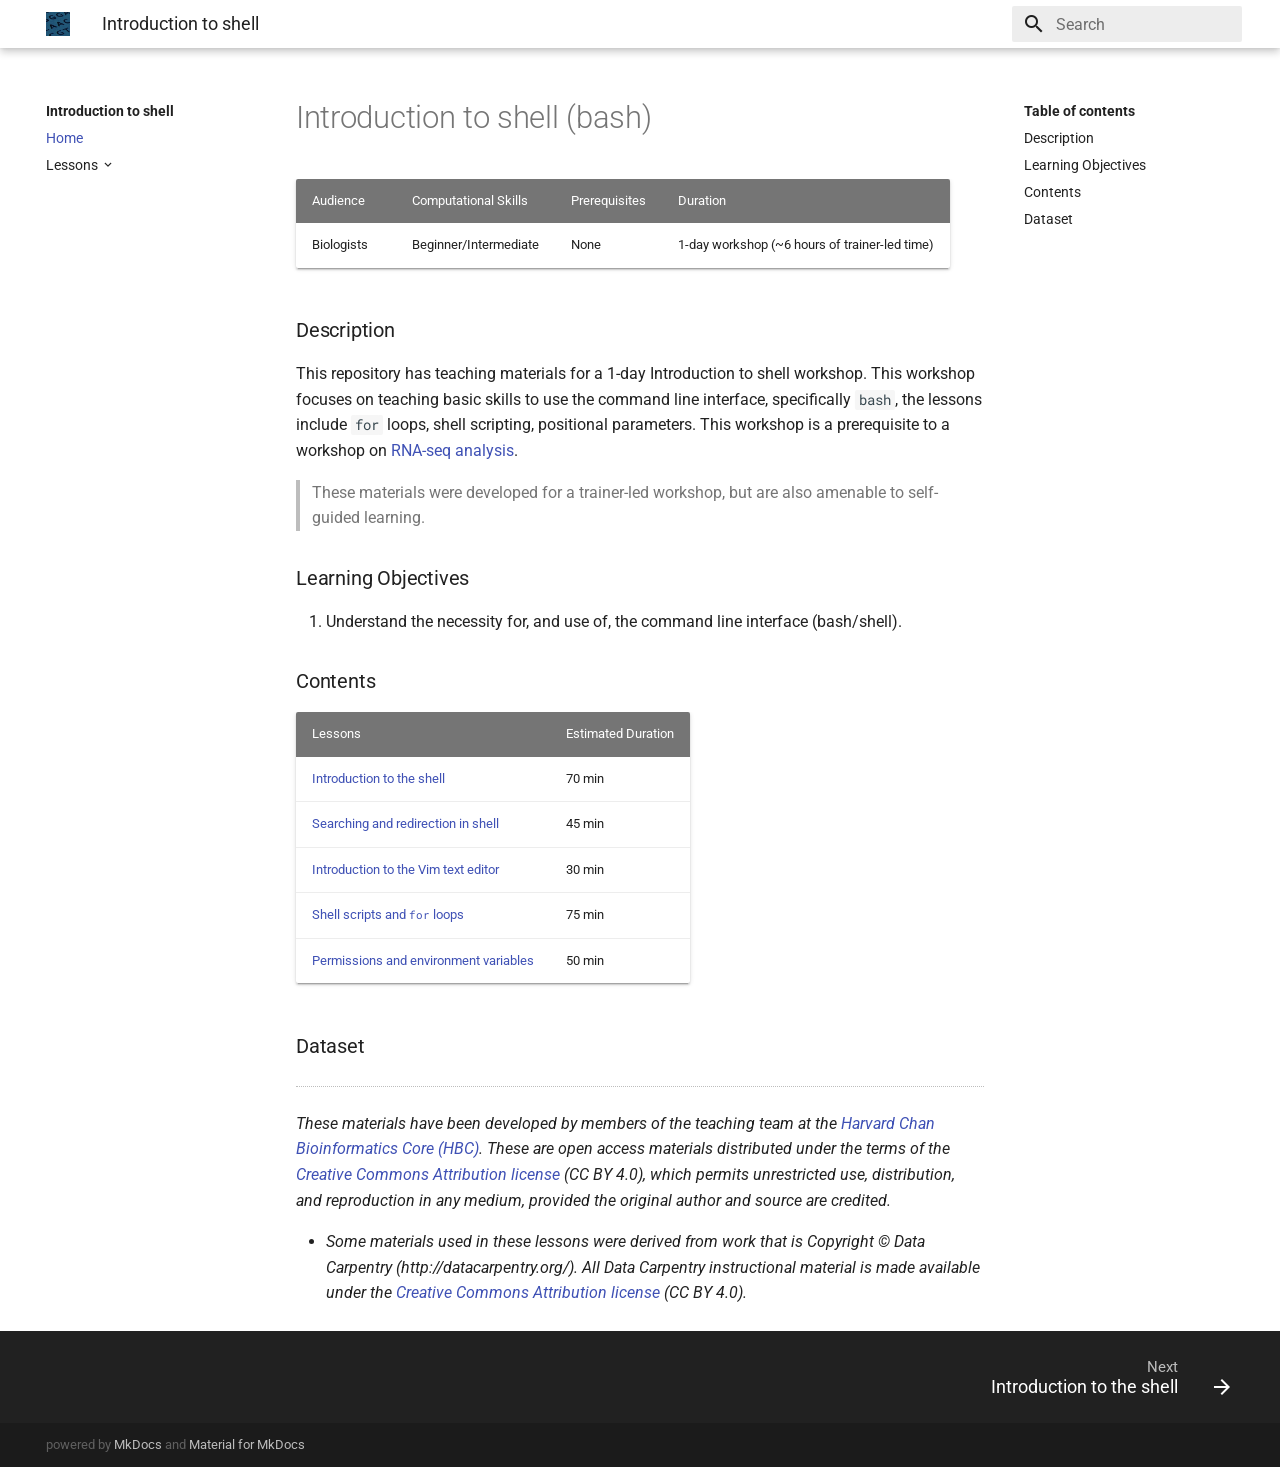
==== commit 38b84925: "Deployed 382eb07 with MkDocs version: 0.17.4" ====
--- a/index.html
+++ b/index.html
@@ -36,7 +36,7 @@
     
     
       
-        <title>Introduction to ChIP-seq</title>
+        <title>Introduction to shell</title>
       
     
     
@@ -90,7 +90,7 @@
   <nav class="md-header-nav md-grid">
     <div class="md-flex">
       <div class="md-flex__cell md-flex__cell--shrink">
-        <a href="." title="Introduction to ChIP-seq" class="md-header-nav__button md-logo">
+        <a href="." title="Introduction to shell" class="md-header-nav__button md-logo">
           
             <img src="./images/dna-sequence-1600x800.jpg" width="24" height="24">
           
@@ -104,7 +104,7 @@
           
             
               <span class="md-header-nav__topic">
-                Introduction to ChIP-seq
+                Introduction to shell
               </span>
               <span class="md-header-nav__topic">
                 Home
@@ -167,7 +167,7 @@
         <img src="./images/dna-sequence-1600x800.jpg" width="48" height="48">
       
     </span>
-    Introduction to ChIP-seq
+    Introduction to shell
   </label>
   
   <ul class="md-nav__list" data-md-scrollfix>
